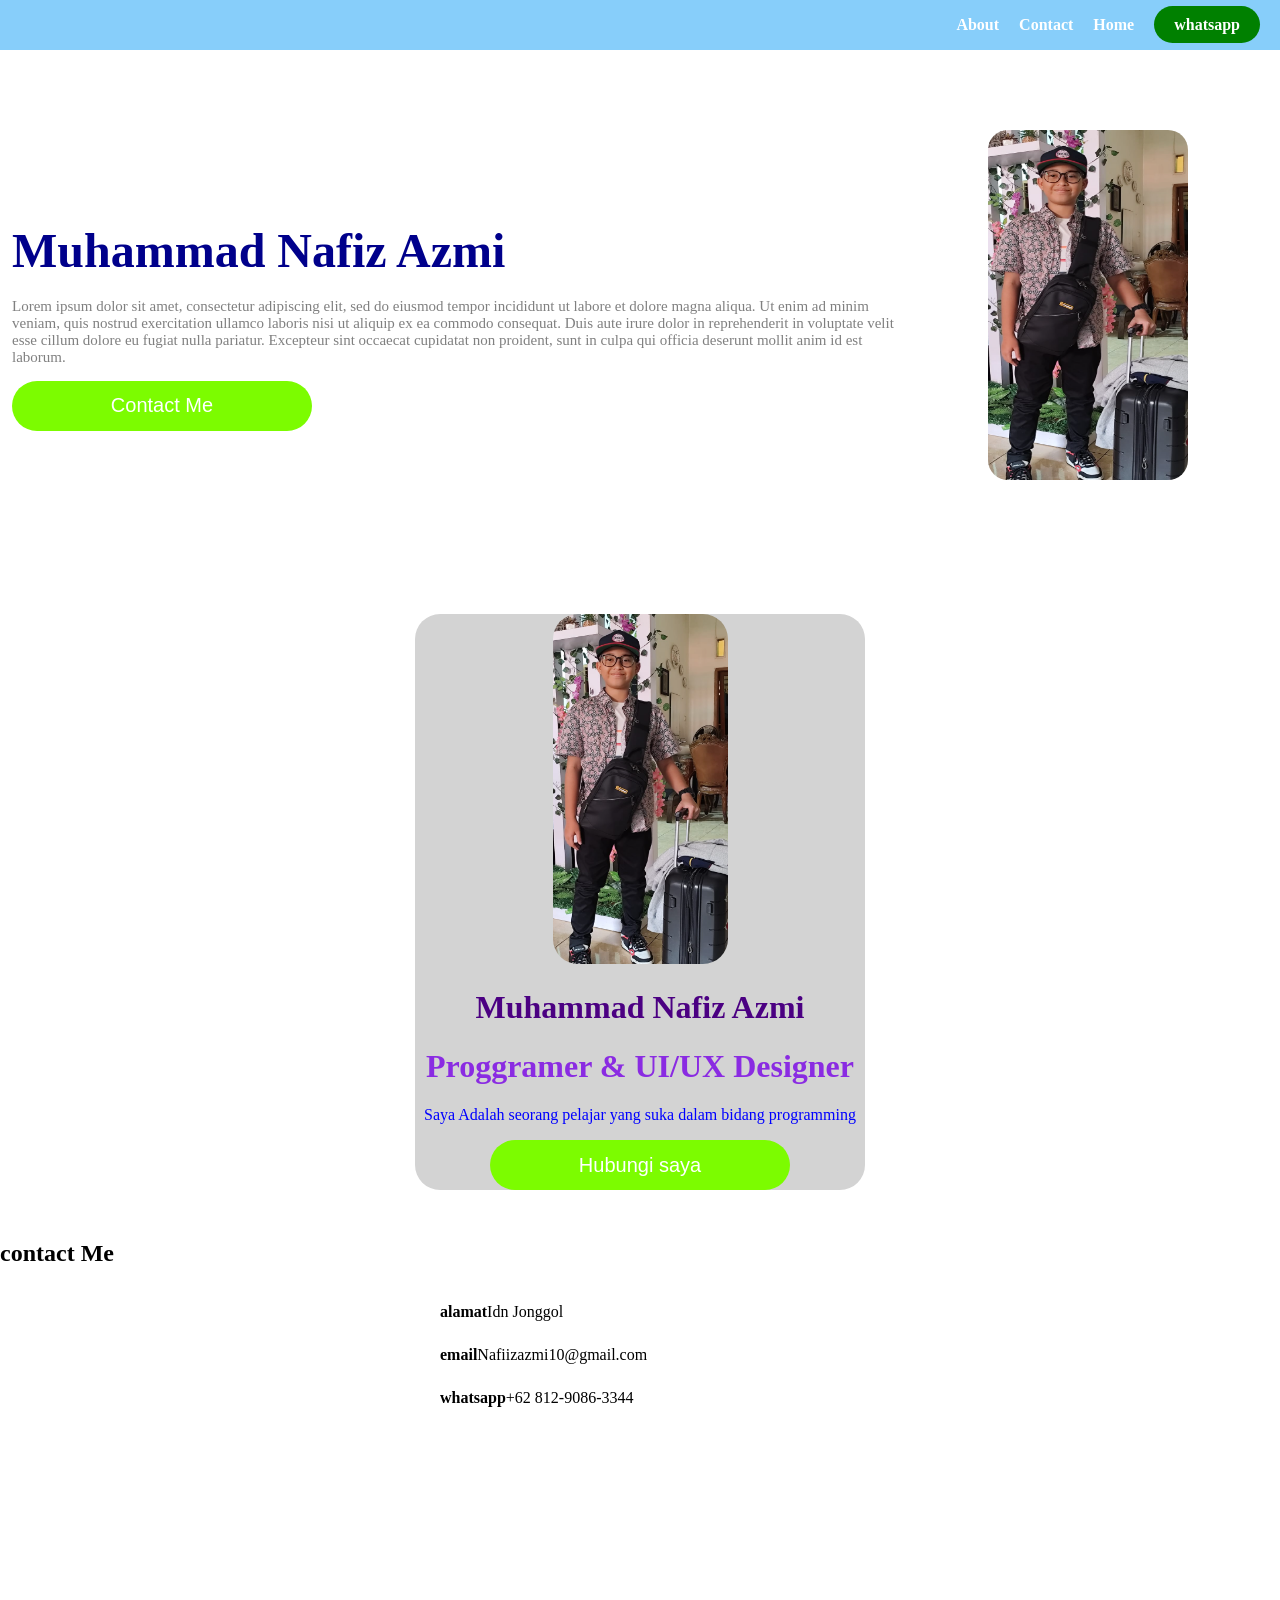
==== index.html @ 54f8d686 "Portofolio-nafiz" ====
<!DOCTYPE html>
<html lang="en">
<head>
    <meta charset="UTF-8">
    <meta name="viewport" content="width=device-width, initial-scale=1.0">
    <title>Muhammad Nafiz Azmi</title>
    <link rel="stylesheet" href="style.css">
</head>
<body>
    <nav>
        <div class="logo">
            <!-- <img src="logo.svg" alt=""> -->
        </div>
        <div class="menu">
            <ul>
                <li><a href="">About</a></li>
                <li><a href="">Contact</a></li>
                <li><a href="">Home</a></li>
                <li><a class="btn-wa" href="https://wa.me/081290863344?text=halo saya dari portofolio" target="_blank">whatsapp</a></li>
            </ul>
        </div>
    </nav>

    <section class="hero">
        <div class="hero-left">
            <h1>Muhammad Nafiz Azmi</h1>
            <p>Lorem ipsum dolor sit amet, consectetur adipiscing elit,
                sed do eiusmod tempor incididunt ut labore et dolore magna aliqua.
                Ut enim ad minim veniam, quis nostrud exercitation ullamco laboris
                nisi ut aliquip ex ea commodo consequat. Duis aute irure dolor in
                reprehenderit in voluptate velit esse cillum dolore eu fugiat
                nulla pariatur. Excepteur sint occaecat cupidatat non proident,
                sunt in culpa qui officia deserunt mollit anim id est laborum.

</p>
            <button>Contact Me</button>
        </div>
        <div class="hero-right">
            <img src="Cuplikan layar 2025-12-23 170636.png" alt="Foto Nafiz">
        </div>
    </section>
    <div class="card">

    <img src="Cuplikan layar 2025-12-23 170636.png" alt="Foto Nafiz">
    <h1>Muhammad Nafiz Azmi</h1>
    <h1 class="Job">Proggramer & UI/UX Designer</h1>
    <p>Saya Adalah seorang pelajar yang suka dalam bidang programming</p>
    <button>Hubungi saya</button>

    </div>

    <section class="Contact">
        <h2>contact Me</h2>
        <div class="contact-container">

        <div class="contact-info">

            <p><strong>alamat</strong>Idn Jonggol</p>
            <p><strong>email</strong>Nafiizazmi10@gmail.com</p>
            <p><strong>whatsapp</strong>+62 812-9086-3344</p>

        <div>
        <div class="contact-map">
           <iframe src="https://www.google.com/maps/embed?pb=!1m18!1m12!1m3!1d3963.9715071072083!2d107.03813559999999!3d-6.5252823!2m3!1f0!2f0!3f0!3m2!1i1024!2i768!4f13.1!3m3!1m2!1s0x2e69bc6e5be3d9bd%3A0x6b9881dabd801476!2sSMK%20IDN%20Boarding%20School!5e0!3m2!1sid!2sid!4v1769768167863!5m2!1sid!2sid" width="600" height="450" style="border:0;" allowfullscreen="" loading="lazy" referrerpolicy="no-referrer-when-downgrade"></iframe>
        </div>

        </div>

</body>
</html>
---- style.css ----
button{
        background-color: lawngreen;
        border: none;
        width: 300px;
        height: 50px;
        border-radius: 25px;
        font-size: 20px;
        color: white;
    }
    button:hover{
        background-color: hotpink;
        cursor: pointer;
        transition: 0.3s;
    }
    img{
        width:175px;
        height: 350px;
        border-radius: 25px;
    }
    img:hover{
        width: 200px;
        transition:0.45s;
    }
    .card{
        background-color: lightgray;
        text-align: center;
        width: 450px;
        margin: 50px auto;
        border-radius: 50px auto;
        border-radius: 25px;
    }
    .card:hover{
        background-color: burlywood;
        transition: 0.3s;
        box-shadow: 10px 5px rgba(0, 0, 0, 0.114);
    }
    h1{
        color: indigo;
        transition: 0.3s;
    }
    h1:hover{
        color:aquamarine;
        transition: o.3s;
    }
    .Job{
        color: blueviolet;
    }
    p{
        color: blue;
        transition: 0.3s;
    }
    p:hover{
        color: indigo;
        transition: 0.3s;
    }
    body{
        margin: 0;
    }
    nav{
        background-color: lightskyblue;
        color: white;
        display: flex;
        align-items: center;
        justify-content: space-between;
        
    }
    .logo{
        color: white;
    }
    .menu ul{
        display: flex;
        gap: 20px;
    }
    .menu ul li{
        list-style: none;
    }
    .menu ul li a{
        text-decoration: none;
        color: white;
        font-weight: bold;
    }
    .menu ul li a:hover{
        color: greenyellow;
        transition: 0.4s;
        font-size: 120%;
    }
    .btn-wa{
    
        background-color: green;
        padding: 10px 20px;
        margin-right: 20px;
        border-radius: 20px;
    }
    .btn-wa:hover{
        background-color: blue;
    }
    .logo img{
        width: 20px;
        margin: 0;
        padding: 0;
    }

    .hero{
        display: flex;
        align-items: center;
        justify-content: center;
    }

    .hero-left{
        max-width: 70%;
    }

    .hero-left h1{
        font-size: 48px;
        margin-bottom: 20px;
        color: darkblue;
    }

    .hero-left p{
        color: gray;
        font-size: 15px;
    }

    .hero-right img{
        width: 200px;
        border-radius: 20px;
        box-shadow: 0 15px 20px rgba
        (0, 0, 0, 0.624);
        margin: 80px;

    }

    /*dibawah ini styling 
    contact */

    .contact{
        padding: 80px;
        background-color: grey;
    }

    .contact-container{
        display: flex;
        gap: 40px;
        justify-content: center;
        align-items: flex-start;
        
    }

    .contact-info{
        max-width: 400px;
    }

    .contact h2{
        text-align: center;
    }

    .contact-info p {
        margin-bottom: 25px;
        color: black;
    }

    .contact-map iframe{
        border-radius: 20px;;
    }
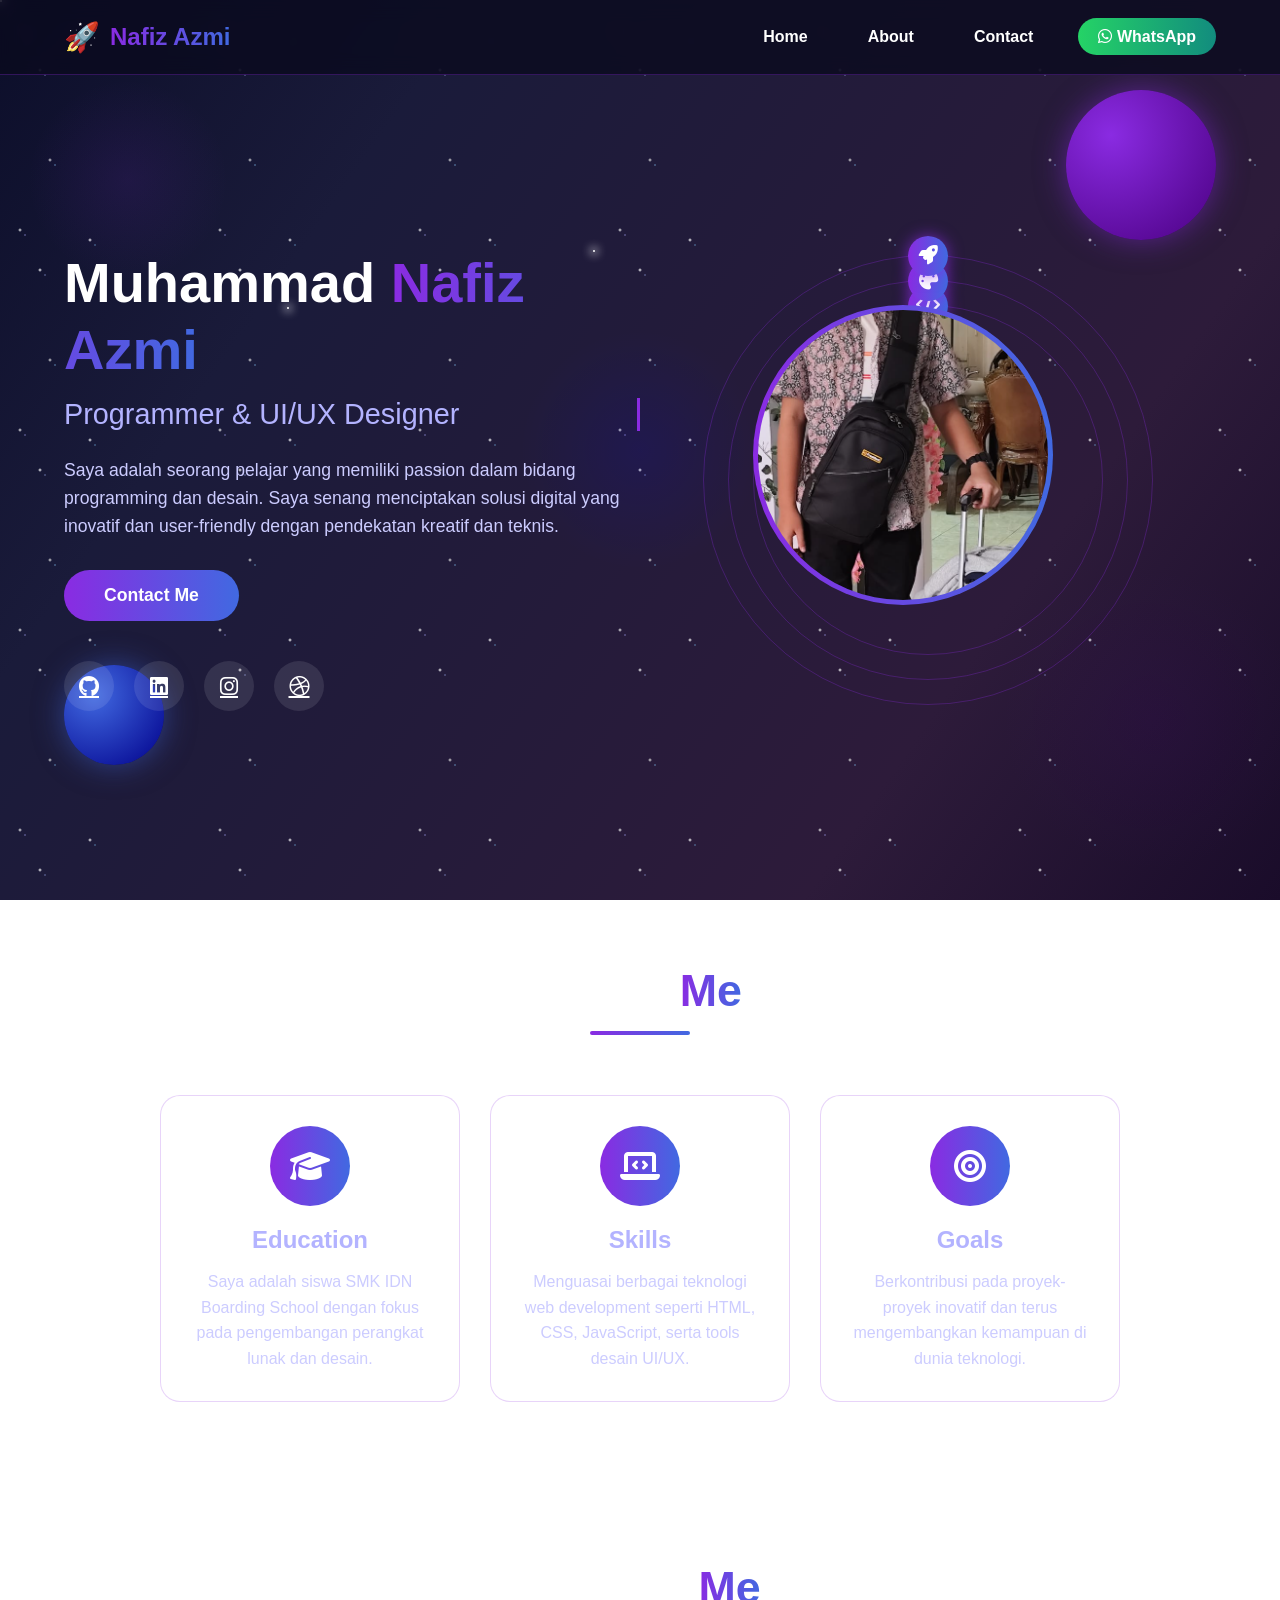
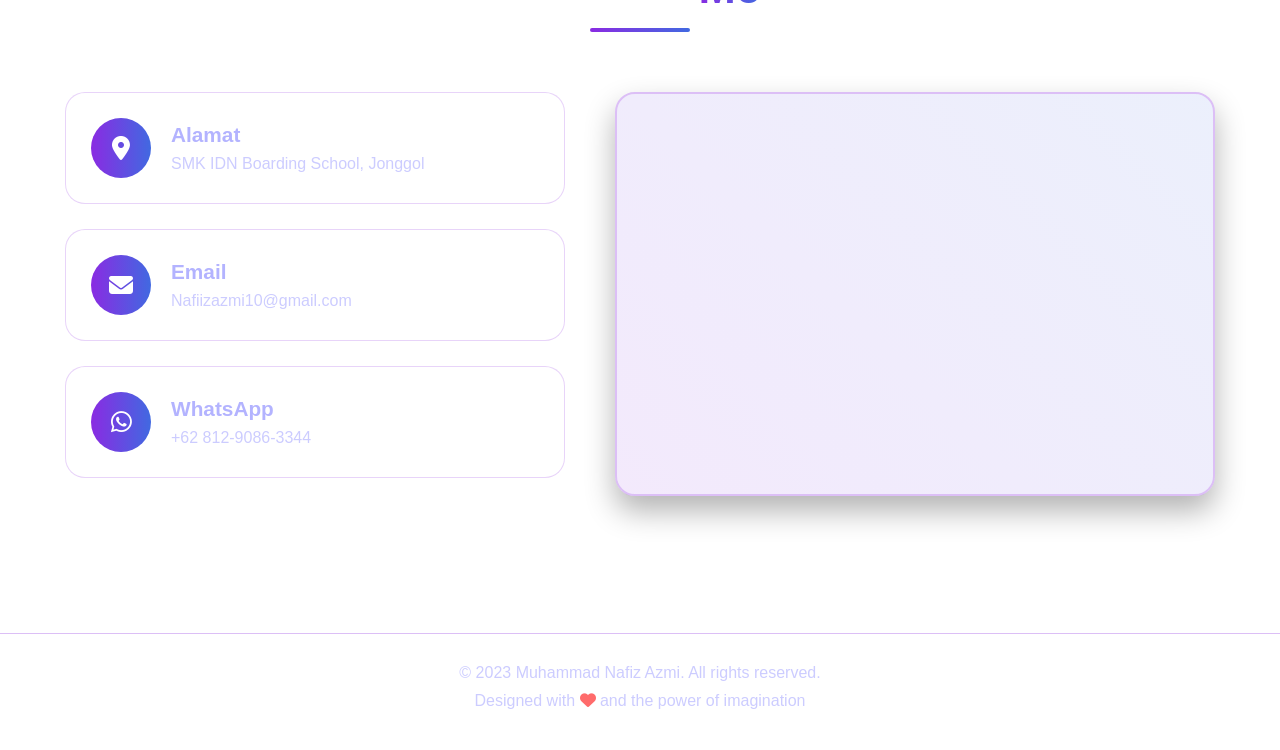
==== commit 247d0d20: "ubah semuanya" ====
--- a/index.html
+++ b/index.html
@@ -3,68 +3,157 @@
 <head>
     <meta charset="UTF-8">
     <meta name="viewport" content="width=device-width, initial-scale=1.0">
-    <title>Muhammad Nafiz Azmi</title>
+    <title>Muhammad Nafiz Azmi | Portfolio</title>
+    <link rel="stylesheet" href="https://cdnjs.cloudflare.com/ajax/libs/font-awesome/6.4.0/css/all.min.css">
     <link rel="stylesheet" href="style.css">
 </head>
 <body>
+    <!-- Background elemen luar angkasa -->
+    <div class="space-bg">
+        <div class="stars"></div>
+        <div class="twinkling"></div>
+        <div class="clouds"></div>
+        <div class="planet planet-1"></div>
+        <div class="planet planet-2"></div>
+        <div class="shooting-star"></div>
+    </div>
+
     <nav>
         <div class="logo">
-            <!-- <img src="logo.svg" alt=""> -->
+            <div class="logo-text">
+                <span class="logo-icon">🚀</span>
+                <span class="logo-name">Nafiz Azmi</span>
+            </div>
         </div>
         <div class="menu">
             <ul>
-                <li><a href="">About</a></li>
-                <li><a href="">Contact</a></li>
-                <li><a href="">Home</a></li>
-                <li><a class="btn-wa" href="https://wa.me/081290863344?text=halo saya dari portofolio" target="_blank">whatsapp</a></li>
+                <li><a href="#home" class="nav-link">Home</a></li>
+                <li><a href="#about" class="nav-link">About</a></li>
+                <li><a href="#contact" class="nav-link">Contact</a></li>
+                <li><a class="btn-wa" href="https://wa.me/081290863344?text=halo saya dari portofolio" target="_blank">
+                    <i class="fab fa-whatsapp"></i> WhatsApp
+                </a></li>
             </ul>
+            <div class="menu-toggle">
+                <i class="fas fa-bars"></i>
+            </div>
         </div>
     </nav>
 
-    <section class="hero">
+    <section class="hero" id="home">
         <div class="hero-left">
-            <h1>Muhammad Nafiz Azmi</h1>
-            <p>Lorem ipsum dolor sit amet, consectetur adipiscing elit,
-                sed do eiusmod tempor incididunt ut labore et dolore magna aliqua.
-                Ut enim ad minim veniam, quis nostrud exercitation ullamco laboris
-                nisi ut aliquip ex ea commodo consequat. Duis aute irure dolor in
-                reprehenderit in voluptate velit esse cillum dolore eu fugiat
-                nulla pariatur. Excepteur sint occaecat cupidatat non proident,
-                sunt in culpa qui officia deserunt mollit anim id est laborum.
-
-</p>
-            <button>Contact Me</button>
+            <div class="hero-text">
+                <h1 class="fade-in">Muhammad <span class="gradient-text">Nafiz Azmi</span></h1>
+                <h2 class="typing-animation">Programmer & UI/UX Designer</h2>
+                <p>Saya adalah seorang pelajar yang memiliki passion dalam bidang programming dan desain. Saya senang menciptakan solusi digital yang inovatif dan user-friendly dengan pendekatan kreatif dan teknis.</p>
+                <button class="glow-button" id="contactBtn">Contact Me</button>
+            </div>
+            <div class="social-icons">
+                <a href="#" class="social-icon"><i class="fab fa-github"></i></a>
+                <a href="#" class="social-icon"><i class="fab fa-linkedin"></i></a>
+                <a href="#" class="social-icon"><i class="fab fa-instagram"></i></a>
+                <a href="#" class="social-icon"><i class="fab fa-dribbble"></i></a>
+            </div>
         </div>
         <div class="hero-right">
-            <img src="Cuplikan layar 2025-12-23 170636.png" alt="Foto Nafiz">
+            <div class="profile-container">
+                <div class="profile-frame">
+                    <img src="Cuplikan layar 2025-12-23 170636.png" alt="Foto Nafiz" class="profile-img">
+                </div>
+                <div class="profile-orbits">
+                    <div class="orbit orbit-1">
+                        <div class="orbit-item"><i class="fas fa-code"></i></div>
+                    </div>
+                    <div class="orbit orbit-2">
+                        <div class="orbit-item"><i class="fas fa-palette"></i></div>
+                    </div>
+                    <div class="orbit orbit-3">
+                        <div class="orbit-item"><i class="fas fa-rocket"></i></div>
+                    </div>
+                </div>
+            </div>
         </div>
     </section>
-    <div class="card">
 
-    <img src="Cuplikan layar 2025-12-23 170636.png" alt="Foto Nafiz">
-    <h1>Muhammad Nafiz Azmi</h1>
-    <h1 class="Job">Proggramer & UI/UX Designer</h1>
-    <p>Saya Adalah seorang pelajar yang suka dalam bidang programming</p>
-    <button>Hubungi saya</button>
+    <section class="about" id="about">
+        <div class="section-title">
+            <h2>About <span class="gradient-text">Me</span></h2>
+            <div class="title-line"></div>
+        </div>
+        <div class="about-content">
+            <div class="about-card">
+                <div class="about-icon">
+                    <i class="fas fa-graduation-cap"></i>
+                </div>
+                <h3>Education</h3>
+                <p>Saya adalah siswa SMK IDN Boarding School dengan fokus pada pengembangan perangkat lunak dan desain.</p>
+            </div>
+            <div class="about-card">
+                <div class="about-icon">
+                    <i class="fas fa-laptop-code"></i>
+                </div>
+                <h3>Skills</h3>
+                <p>Menguasai berbagai teknologi web development seperti HTML, CSS, JavaScript, serta tools desain UI/UX.</p>
+            </div>
+            <div class="about-card">
+                <div class="about-icon">
+                    <i class="fas fa-bullseye"></i>
+                </div>
+                <h3>Goals</h3>
+                <p>Berkontribusi pada proyek-proyek inovatif dan terus mengembangkan kemampuan di dunia teknologi.</p>
+            </div>
+        </div>
+    </section>
 
-    </div>
+    <section class="contact" id="contact">
+        <div class="section-title">
+            <h2>Contact <span class="gradient-text">Me</span></h2>
+            <div class="title-line"></div>
+        </div>
+        <div class="contact-container">
+            <div class="contact-info">
+                <div class="contact-card floating">
+                    <div class="contact-icon">
+                        <i class="fas fa-map-marker-alt"></i>
+                    </div>
+                    <div class="contact-details">
+                        <h3>Alamat</h3>
+                        <p>SMK IDN Boarding School, Jonggol</p>
+                    </div>
+                </div>
+                <div class="contact-card floating delayed-1">
+                    <div class="contact-icon">
+                        <i class="fas fa-envelope"></i>
+                    </div>
+                    <div class="contact-details">
+                        <h3>Email</h3>
+                        <p>Nafiizazmi10@gmail.com</p>
+                    </div>
+                </div>
+                <div class="contact-card floating delayed-2">
+                    <div class="contact-icon">
+                        <i class="fab fa-whatsapp"></i>
+                    </div>
+                    <div class="contact-details">
+                        <h3>WhatsApp</h3>
+                        <p>+62 812-9086-3344</p>
+                    </div>
+                </div>
+            </div>
+            <div class="contact-map">
+                <div class="map-container">
+                    <iframe src="https://www.google.com/maps/embed?pb=!1m18!1m12!1m3!1d3963.9715071072083!2d107.03813559999999!3d-6.5252823!2m3!1f0!2f0!3f0!3m2!1i1024!2i768!4f13.1!3m3!1m2!1s0x2e69bc6e5be3d9bd%3A0x6b9881dabd801476!2sSMK%20IDN%20Boarding%20School!5e0!3m2!1sid!2sid!4v1769768167863!5m2!1sid!2sid" allowfullscreen="" loading="lazy" referrerpolicy="no-referrer-when-downgrade"></iframe>
+                    <div class="map-overlay"></div>
+                </div>
+            </div>
+        </div>
+    </section>
 
-    <section class="Contact">
-        <h2>contact Me</h2>
-        <div class="contact-container">
+    <footer>
+        <p>&copy; 2023 Muhammad Nafiz Azmi. All rights reserved.</p>
+        <p>Designed with <i class="fas fa-heart pulse"></i> and the power of imagination</p>
+    </footer>
 
-        <div class="contact-info">
-
-            <p><strong>alamat</strong>Idn Jonggol</p>
-            <p><strong>email</strong>Nafiizazmi10@gmail.com</p>
-            <p><strong>whatsapp</strong>+62 812-9086-3344</p>
-
-        <div>
-        <div class="contact-map">
-           <iframe src="https://www.google.com/maps/embed?pb=!1m18!1m12!1m3!1d3963.9715071072083!2d107.03813559999999!3d-6.5252823!2m3!1f0!2f0!3f0!3m2!1i1024!2i768!4f13.1!3m3!1m2!1s0x2e69bc6e5be3d9bd%3A0x6b9881dabd801476!2sSMK%20IDN%20Boarding%20School!5e0!3m2!1sid!2sid!4v1769768167863!5m2!1sid!2sid" width="600" height="450" style="border:0;" allowfullscreen="" loading="lazy" referrerpolicy="no-referrer-when-downgrade"></iframe>
-        </div>
-
-        </div>
-
+    <script src="script.js"></script>
 </body>
-</html>
+</html>
--- a/style.css
+++ b/style.css
@@ -1,166 +1,755 @@
-button{
-        background-color: lawngreen;
-        border: none;
+/* Reset dan Base Styles */
+* {
+    margin: 0;
+    padding: 0;
+    box-sizing: border-box;
+    font-family: 'Segoe UI', Tahoma, Geneva, Verdana, sans-serif;
+}
+
+body {
+    color: white;
+    overflow-x: hidden;
+    min-height: 100vh;
+}
+
+/* Background Luar Angkasa */
+.space-bg {
+    position: fixed;
+    top: 0;
+    left: 0;
+    width: 100%;
+    height: 100%;
+    z-index: -1;
+    background: linear-gradient(125deg, #0c0e2a 0%, #1a1b3a 25%, #2d1b3a 75%, #1a0c2a 100%);
+}
+
+.stars {
+    position: absolute;
+    top: 0;
+    left: 0;
+    width: 100%;
+    height: 100%;
+    background-image: radial-gradient(2px 2px at 20px 30px, #eee, rgba(0,0,0,0)),
+                      radial-gradient(2px 2px at 40px 70px, #fff, rgba(0,0,0,0)),
+                      radial-gradient(2px 2px at 50px 160px, #ddd, rgba(0,0,0,0)),
+                      radial-gradient(2px 2px at 90px 40px, #fff, rgba(0,0,0,0));
+    background-repeat: repeat;
+    background-size: 200px 200px;
+    animation: starsMove 50s linear infinite;
+}
+
+.twinkling {
+    position: absolute;
+    top: 0;
+    left: 0;
+    width: 100%;
+    height: 100%;
+    background-image: radial-gradient(1px 1px at 25px 35px, #aaf, rgba(0,0,0,0)),
+                      radial-gradient(1px 1px at 45px 75px, #9ae, rgba(0,0,0,0)),
+                      radial-gradient(1px 1px at 55px 165px, #8cf, rgba(0,0,0,0)),
+                      radial-gradient(1px 1px at 95px 45px, #7be, rgba(0,0,0,0));
+    background-repeat: repeat;
+    background-size: 200px 200px;
+    animation: twinkle 3s infinite alternate;
+}
+
+.clouds {
+    position: absolute;
+    top: 0;
+    left: 0;
+    width: 100%;
+    height: 100%;
+    background-image: radial-gradient(100px 100px at 10% 20%, rgba(138, 43, 226, 0.1), rgba(0,0,0,0)),
+                      radial-gradient(150px 150px at 90% 80%, rgba(75, 0, 130, 0.1), rgba(0,0,0,0)),
+                      radial-gradient(120px 120px at 50% 50%, rgba(0, 0, 255, 0.1), rgba(0,0,0,0));
+    animation: cloudsMove 30s linear infinite;
+}
+
+.planet {
+    position: absolute;
+    border-radius: 50%;
+}
+
+.planet-1 {
+    width: 150px;
+    height: 150px;
+    top: 10%;
+    right: 5%;
+    background: radial-gradient(circle at 30% 30%, #8a2be2, #4b0082);
+    box-shadow: 0 0 30px rgba(138, 43, 226, 0.5);
+    animation: float 20s infinite ease-in-out;
+}
+
+.planet-2 {
+    width: 100px;
+    height: 100px;
+    bottom: 15%;
+    left: 5%;
+    background: radial-gradient(circle at 30% 30%, #4169e1, #00008b);
+    box-shadow: 0 0 30px rgba(65, 105, 225, 0.5);
+    animation: float 25s infinite ease-in-out reverse;
+}
+
+.shooting-star {
+    position: absolute;
+    width: 2px;
+    height: 2px;
+    background: white;
+    border-radius: 50%;
+    box-shadow: 0 0 10px 2px white;
+    animation: shoot 10s infinite;
+}
+
+/* Animasi Background */
+@keyframes starsMove {
+    from { background-position: 0 0; }
+    to { background-position: 1000px 1000px; }
+}
+
+@keyframes twinkle {
+    0% { opacity: 0.3; }
+    100% { opacity: 1; }
+}
+
+@keyframes cloudsMove {
+    from { background-position: 0 0; }
+    to { background-position: 1000px 0; }
+}
+
+@keyframes float {
+    0%, 100% { transform: translateY(0) rotate(0deg); }
+    50% { transform: translateY(-20px) rotate(10deg); }
+}
+
+@keyframes shoot {
+    0% {
+        transform: translateX(0) translateY(0);
+        opacity: 0;
+    }
+    5% {
+        opacity: 1;
+    }
+    10% {
+        transform: translateX(100vw) translateY(100vh);
+        opacity: 0;
+    }
+    100% {
+        opacity: 0;
+    }
+}
+
+/* Navigation */
+nav {
+    background: rgba(10, 10, 30, 0.8);
+    backdrop-filter: blur(10px);
+    color: white;
+    display: flex;
+    align-items: center;
+    justify-content: space-between;
+    padding: 20px 5%;
+    position: sticky;
+    top: 0;
+    z-index: 100;
+    border-bottom: 1px solid rgba(138, 43, 226, 0.3);
+}
+
+.logo-text {
+    display: flex;
+    align-items: center;
+    gap: 10px;
+    font-size: 1.5rem;
+    font-weight: bold;
+}
+
+.logo-icon {
+    color: #8a2be2;
+    font-size: 1.8rem;
+}
+
+.logo-name {
+    background: linear-gradient(90deg, #8a2be2, #4169e1);
+    -webkit-background-clip: text;
+    background-clip: text;
+    color: transparent;
+}
+
+.menu ul {
+    display: flex;
+    gap: 30px;
+    list-style: none;
+}
+
+.menu ul li a {
+    text-decoration: none;
+    color: white;
+    font-weight: 600;
+    padding: 8px 15px;
+    border-radius: 20px;
+    transition: all 0.3s ease;
+    position: relative;
+}
+
+.menu ul li a:hover {
+    color: #8a2be2;
+}
+
+.menu ul li a::after {
+    content: '';
+    position: absolute;
+    bottom: 0;
+    left: 50%;
+    width: 0;
+    height: 2px;
+    background: linear-gradient(90deg, #8a2be2, #4169e1);
+    transition: all 0.3s ease;
+    transform: translateX(-50%);
+}
+
+.menu ul li a:hover::after {
+    width: 80%;
+}
+
+.btn-wa {
+    background: linear-gradient(90deg, #25D366, #128C7E);
+    padding: 10px 20px !important;
+    border-radius: 25px !important;
+}
+
+.btn-wa:hover {
+    background: linear-gradient(90deg, #128C7E, #25D366);
+    color: white !important;
+    transform: translateY(-3px);
+    box-shadow: 0 5px 15px rgba(37, 211, 102, 0.4);
+}
+
+.menu-toggle {
+    display: none;
+    font-size: 1.5rem;
+    cursor: pointer;
+}
+
+/* Hero Section */
+.hero {
+    display: flex;
+    align-items: center;
+    justify-content: space-between;
+    padding: 80px 5%;
+    min-height: 90vh;
+}
+
+.hero-left {
+    flex: 1;
+    max-width: 600px;
+}
+
+.hero-text h1 {
+    font-size: 3.5rem;
+    margin-bottom: 15px;
+    line-height: 1.2;
+}
+
+.gradient-text {
+    background: linear-gradient(90deg, #8a2be2, #4169e1);
+    -webkit-background-clip: text;
+    background-clip: text;
+    color: transparent;
+}
+
+.hero-text h2 {
+    font-size: 1.8rem;
+    font-weight: 400;
+    margin-bottom: 25px;
+    color: #b3b3ff;
+}
+
+.hero-text p {
+    color: #ccccff;
+    line-height: 1.6;
+    margin-bottom: 30px;
+    font-size: 1.1rem;
+}
+
+.glow-button {
+    background: linear-gradient(90deg, #8a2be2, #4169e1);
+    border: none;
+    padding: 15px 40px;
+    border-radius: 30px;
+    font-size: 1.1rem;
+    color: white;
+    font-weight: 600;
+    cursor: pointer;
+    transition: all 0.3s ease;
+    position: relative;
+    overflow: hidden;
+    z-index: 1;
+}
+
+.glow-button::before {
+    content: '';
+    position: absolute;
+    top: 0;
+    left: -100%;
+    width: 100%;
+    height: 100%;
+    background: linear-gradient(90deg, #4169e1, #8a2be2);
+    transition: all 0.5s ease;
+    z-index: -1;
+}
+
+.glow-button:hover::before {
+    left: 0;
+}
+
+.glow-button:hover {
+    transform: translateY(-5px);
+    box-shadow: 0 10px 20px rgba(138, 43, 226, 0.4);
+}
+
+.social-icons {
+    display: flex;
+    gap: 20px;
+    margin-top: 40px;
+}
+
+.social-icon {
+    display: flex;
+    align-items: center;
+    justify-content: center;
+    width: 50px;
+    height: 50px;
+    border-radius: 50%;
+    background: rgba(255, 255, 255, 0.1);
+    color: white;
+    font-size: 1.3rem;
+    transition: all 0.3s ease;
+}
+
+.social-icon:hover {
+    background: linear-gradient(90deg, #8a2be2, #4169e1);
+    transform: translateY(-5px);
+}
+
+.hero-right {
+    flex: 1;
+    display: flex;
+    justify-content: center;
+    align-items: center;
+}
+
+.profile-container {
+    position: relative;
+    width: 350px;
+    height: 350px;
+}
+
+.profile-frame {
+    width: 300px;
+    height: 300px;
+    border-radius: 50%;
+    overflow: hidden;
+    border: 5px solid transparent;
+    background: linear-gradient(90deg, #8a2be2, #4169e1) border-box;
+    position: relative;
+    z-index: 2;
+    animation: rotate 20s linear infinite;
+}
+
+.profile-img {
+    width: 100%;
+    height: 100%;
+    object-fit: cover;
+    transition: transform 0.5s ease;
+}
+
+.profile-frame:hover .profile-img {
+    transform: scale(1.1);
+}
+
+.profile-orbits {
+    position: absolute;
+    top: 0;
+    left: 0;
+    width: 100%;
+    height: 100%;
+}
+
+.orbit {
+    position: absolute;
+    border: 1px solid rgba(138, 43, 226, 0.3);
+    border-radius: 50%;
+    top: 50%;
+    left: 50%;
+    transform: translate(-50%, -50%);
+}
+
+.orbit-1 {
+    width: 350px;
+    height: 350px;
+    animation: orbit 20s linear infinite;
+}
+
+.orbit-2 {
+    width: 400px;
+    height: 400px;
+    animation: orbit 25s linear infinite reverse;
+}
+
+.orbit-3 {
+    width: 450px;
+    height: 450px;
+    animation: orbit 30s linear infinite;
+}
+
+.orbit-item {
+    position: absolute;
+    top: -20px;
+    left: 50%;
+    transform: translateX(-50%);
+    width: 40px;
+    height: 40px;
+    border-radius: 50%;
+    background: linear-gradient(90deg, #8a2be2, #4169e1);
+    display: flex;
+    align-items: center;
+    justify-content: center;
+    font-size: 1.2rem;
+    color: white;
+    box-shadow: 0 0 15px rgba(138, 43, 226, 0.7);
+}
+
+@keyframes rotate {
+    from { transform: rotate(0deg); }
+    to { transform: rotate(360deg); }
+}
+
+@keyframes orbit {
+    from { transform: translate(-50%, -50%) rotate(0deg); }
+    to { transform: translate(-50%, -50%) rotate(360deg); }
+}
+
+/* About Section */
+.about {
+    padding: 80px 5%;
+}
+
+.section-title {
+    text-align: center;
+    margin-bottom: 60px;
+}
+
+.section-title h2 {
+    font-size: 2.8rem;
+    margin-bottom: 15px;
+}
+
+.title-line {
+    width: 100px;
+    height: 4px;
+    background: linear-gradient(90deg, #8a2be2, #4169e1);
+    margin: 0 auto;
+    border-radius: 2px;
+}
+
+.about-content {
+    display: flex;
+    justify-content: center;
+    gap: 30px;
+    flex-wrap: wrap;
+}
+
+.about-card {
+    background: rgba(255, 255, 255, 0.05);
+    backdrop-filter: blur(10px);
+    border-radius: 20px;
+    padding: 30px;
+    width: 300px;
+    text-align: center;
+    transition: all 0.4s ease;
+    border: 1px solid rgba(138, 43, 226, 0.2);
+}
+
+.about-card:hover {
+    transform: translateY(-15px);
+    background: rgba(138, 43, 226, 0.1);
+    box-shadow: 0 15px 30px rgba(138, 43, 226, 0.2);
+    border-color: rgba(138, 43, 226, 0.5);
+}
+
+.about-icon {
+    width: 80px;
+    height: 80px;
+    border-radius: 50%;
+    background: linear-gradient(90deg, #8a2be2, #4169e1);
+    display: flex;
+    align-items: center;
+    justify-content: center;
+    margin: 0 auto 20px;
+    font-size: 2rem;
+}
+
+.about-card h3 {
+    font-size: 1.5rem;
+    margin-bottom: 15px;
+    color: #b3b3ff;
+}
+
+.about-card p {
+    color: #ccccff;
+    line-height: 1.6;
+}
+
+/* Contact Section */
+.contact {
+    padding: 80px 5%;
+}
+
+.contact-container {
+    display: flex;
+    justify-content: center;
+    align-items: flex-start;
+    gap: 50px;
+    flex-wrap: wrap;
+}
+
+.contact-info {
+    flex: 1;
+    max-width: 500px;
+}
+
+.contact-card {
+    background: rgba(255, 255, 255, 0.05);
+    backdrop-filter: blur(10px);
+    border-radius: 20px;
+    padding: 25px;
+    margin-bottom: 25px;
+    display: flex;
+    align-items: center;
+    gap: 20px;
+    border: 1px solid rgba(138, 43, 226, 0.2);
+    transition: all 0.3s ease;
+}
+
+.contact-card:hover {
+    background: rgba(138, 43, 226, 0.1);
+    transform: translateX(10px);
+    border-color: rgba(138, 43, 226, 0.5);
+}
+
+.contact-icon {
+    width: 60px;
+    height: 60px;
+    border-radius: 50%;
+    background: linear-gradient(90deg, #8a2be2, #4169e1);
+    display: flex;
+    align-items: center;
+    justify-content: center;
+    font-size: 1.5rem;
+}
+
+.contact-details h3 {
+    font-size: 1.3rem;
+    margin-bottom: 8px;
+    color: #b3b3ff;
+}
+
+.contact-details p {
+    color: #ccccff;
+}
+
+.contact-map {
+    flex: 1;
+    max-width: 600px;
+}
+
+.map-container {
+    position: relative;
+    border-radius: 20px;
+    overflow: hidden;
+    box-shadow: 0 15px 30px rgba(0, 0, 0, 0.3);
+    border: 2px solid rgba(138, 43, 226, 0.3);
+}
+
+.map-container iframe {
+    width: 100%;
+    height: 400px;
+    display: block;
+    border: none;
+}
+
+.map-overlay {
+    position: absolute;
+    top: 0;
+    left: 0;
+    width: 100%;
+    height: 100%;
+    pointer-events: none;
+    background: linear-gradient(45deg, rgba(138, 43, 226, 0.1), rgba(65, 105, 225, 0.1));
+}
+
+/* Footer */
+footer {
+    text-align: center;
+    padding: 30px 5%;
+    margin-top: 50px;
+    border-top: 1px solid rgba(138, 43, 226, 0.3);
+    color: #ccccff;
+}
+
+footer p {
+    margin-bottom: 10px;
+}
+
+.pulse {
+    color: #ff6b6b;
+    animation: pulse 1.5s infinite;
+}
+
+@keyframes pulse {
+    0%, 100% { transform: scale(1); }
+    50% { transform: scale(1.2); }
+}
+
+/* Animasi tambahan */
+.fade-in {
+    animation: fadeIn 1.5s ease;
+}
+
+@keyframes fadeIn {
+    from { opacity: 0; transform: translateY(20px); }
+    to { opacity: 1; transform: translateY(0); }
+}
+
+.typing-animation {
+    overflow: hidden;
+    white-space: nowrap;
+    border-right: 3px solid #8a2be2;
+    width: 0;
+    animation: typing 3.5s steps(40, end) forwards, blink 0.75s step-end infinite;
+}
+
+@keyframes typing {
+    from { width: 0 }
+    to { width: 100% }
+}
+
+@keyframes blink {
+    from, to { border-color: transparent }
+    50% { border-color: #8a2be2 }
+}
+
+.floating {
+    animation: floating 3s ease-in-out infinite;
+}
+
+.delayed-1 {
+    animation-delay: 0.5s;
+}
+
+.delayed-2 {
+    animation-delay: 1s;
+}
+
+@keyframes floating {
+    0%, 100% { transform: translateY(0); }
+    50% { transform: translateY(-10px); }
+}
+
+/* Responsive Design */
+@media (max-width: 992px) {
+    .hero {
+        flex-direction: column;
+        text-align: center;
+        gap: 50px;
+    }
+    
+    .hero-left, .hero-right {
+        width: 100%;
+    }
+    
+    .hero-text h1 {
+        font-size: 2.8rem;
+    }
+    
+    .social-icons {
+        justify-content: center;
+    }
+    
+    .profile-container {
         width: 300px;
-        height: 50px;
-        border-radius: 25px;
-        font-size: 20px;
-        color: white;
-    }
-    button:hover{
-        background-color: hotpink;
-        cursor: pointer;
-        transition: 0.3s;
-    }
-    img{
-        width:175px;
-        height: 350px;
-        border-radius: 25px;
-    }
-    img:hover{
+        height: 300px;
+    }
+    
+    .profile-frame {
+        width: 250px;
+        height: 250px;
+    }
+}
+
+@media (max-width: 768px) {
+    .menu ul {
+        display: none;
+        flex-direction: column;
+        position: absolute;
+        top: 100%;
+        left: 0;
+        width: 100%;
+        background: rgba(10, 10, 30, 0.95);
+        padding: 20px;
+        gap: 15px;
+    }
+    
+    .menu.active ul {
+        display: flex;
+    }
+    
+    .menu-toggle {
+        display: block;
+    }
+    
+    .hero-text h1 {
+        font-size: 2.2rem;
+    }
+    
+    .hero-text h2 {
+        font-size: 1.5rem;
+    }
+    
+    .about-card, .contact-card {
+        width: 100%;
+    }
+}
+
+@media (max-width: 480px) {
+    .hero-text h1 {
+        font-size: 1.8rem;
+    }
+    
+    .section-title h2 {
+        font-size: 2rem;
+    }
+    
+    .profile-container {
+        width: 250px;
+        height: 250px;
+    }
+    
+    .profile-frame {
         width: 200px;
-        transition:0.45s;
-    }
-    .card{
-        background-color: lightgray;
-        text-align: center;
-        width: 450px;
-        margin: 50px auto;
-        border-radius: 50px auto;
-        border-radius: 25px;
-    }
-    .card:hover{
-        background-color: burlywood;
-        transition: 0.3s;
-        box-shadow: 10px 5px rgba(0, 0, 0, 0.114);
-    }
-    h1{
-        color: indigo;
-        transition: 0.3s;
-    }
-    h1:hover{
-        color:aquamarine;
-        transition: o.3s;
-    }
-    .Job{
-        color: blueviolet;
-    }
-    p{
-        color: blue;
-        transition: 0.3s;
-    }
-    p:hover{
-        color: indigo;
-        transition: 0.3s;
-    }
-    body{
-        margin: 0;
-    }
-    nav{
-        background-color: lightskyblue;
-        color: white;
-        display: flex;
-        align-items: center;
-        justify-content: space-between;
-        
-    }
-    .logo{
-        color: white;
-    }
-    .menu ul{
-        display: flex;
-        gap: 20px;
-    }
-    .menu ul li{
-        list-style: none;
-    }
-    .menu ul li a{
-        text-decoration: none;
-        color: white;
-        font-weight: bold;
-    }
-    .menu ul li a:hover{
-        color: greenyellow;
-        transition: 0.4s;
-        font-size: 120%;
-    }
-    .btn-wa{
-    
-        background-color: green;
-        padding: 10px 20px;
-        margin-right: 20px;
-        border-radius: 20px;
-    }
-    .btn-wa:hover{
-        background-color: blue;
-    }
-    .logo img{
-        width: 20px;
-        margin: 0;
-        padding: 0;
-    }
-
-    .hero{
-        display: flex;
-        align-items: center;
-        justify-content: center;
-    }
-
-    .hero-left{
-        max-width: 70%;
-    }
-
-    .hero-left h1{
-        font-size: 48px;
-        margin-bottom: 20px;
-        color: darkblue;
-    }
-
-    .hero-left p{
-        color: gray;
-        font-size: 15px;
-    }
-
-    .hero-right img{
-        width: 200px;
-        border-radius: 20px;
-        box-shadow: 0 15px 20px rgba
-        (0, 0, 0, 0.624);
-        margin: 80px;
-
-    }
-
-    /*dibawah ini styling 
-    contact */
-
-    .contact{
-        padding: 80px;
-        background-color: grey;
-    }
-
-    .contact-container{
-        display: flex;
-        gap: 40px;
-        justify-content: center;
-        align-items: flex-start;
-        
-    }
-
-    .contact-info{
-        max-width: 400px;
-    }
-
-    .contact h2{
-        text-align: center;
-    }
-
-    .contact-info p {
-        margin-bottom: 25px;
-        color: black;
-    }
-
-    .contact-map iframe{
-        border-radius: 20px;;
-    }
-
-  +        height: 200px;
+    }
+    
+    .orbit-1 {
+        width: 280px;
+        height: 280px;
+    }
+    
+    .orbit-2 {
+        width: 330px;
+        height: 330px;
+    }
+    
+    .orbit-3 {
+        width: 380px;
+        height: 380px;
+    }
+}
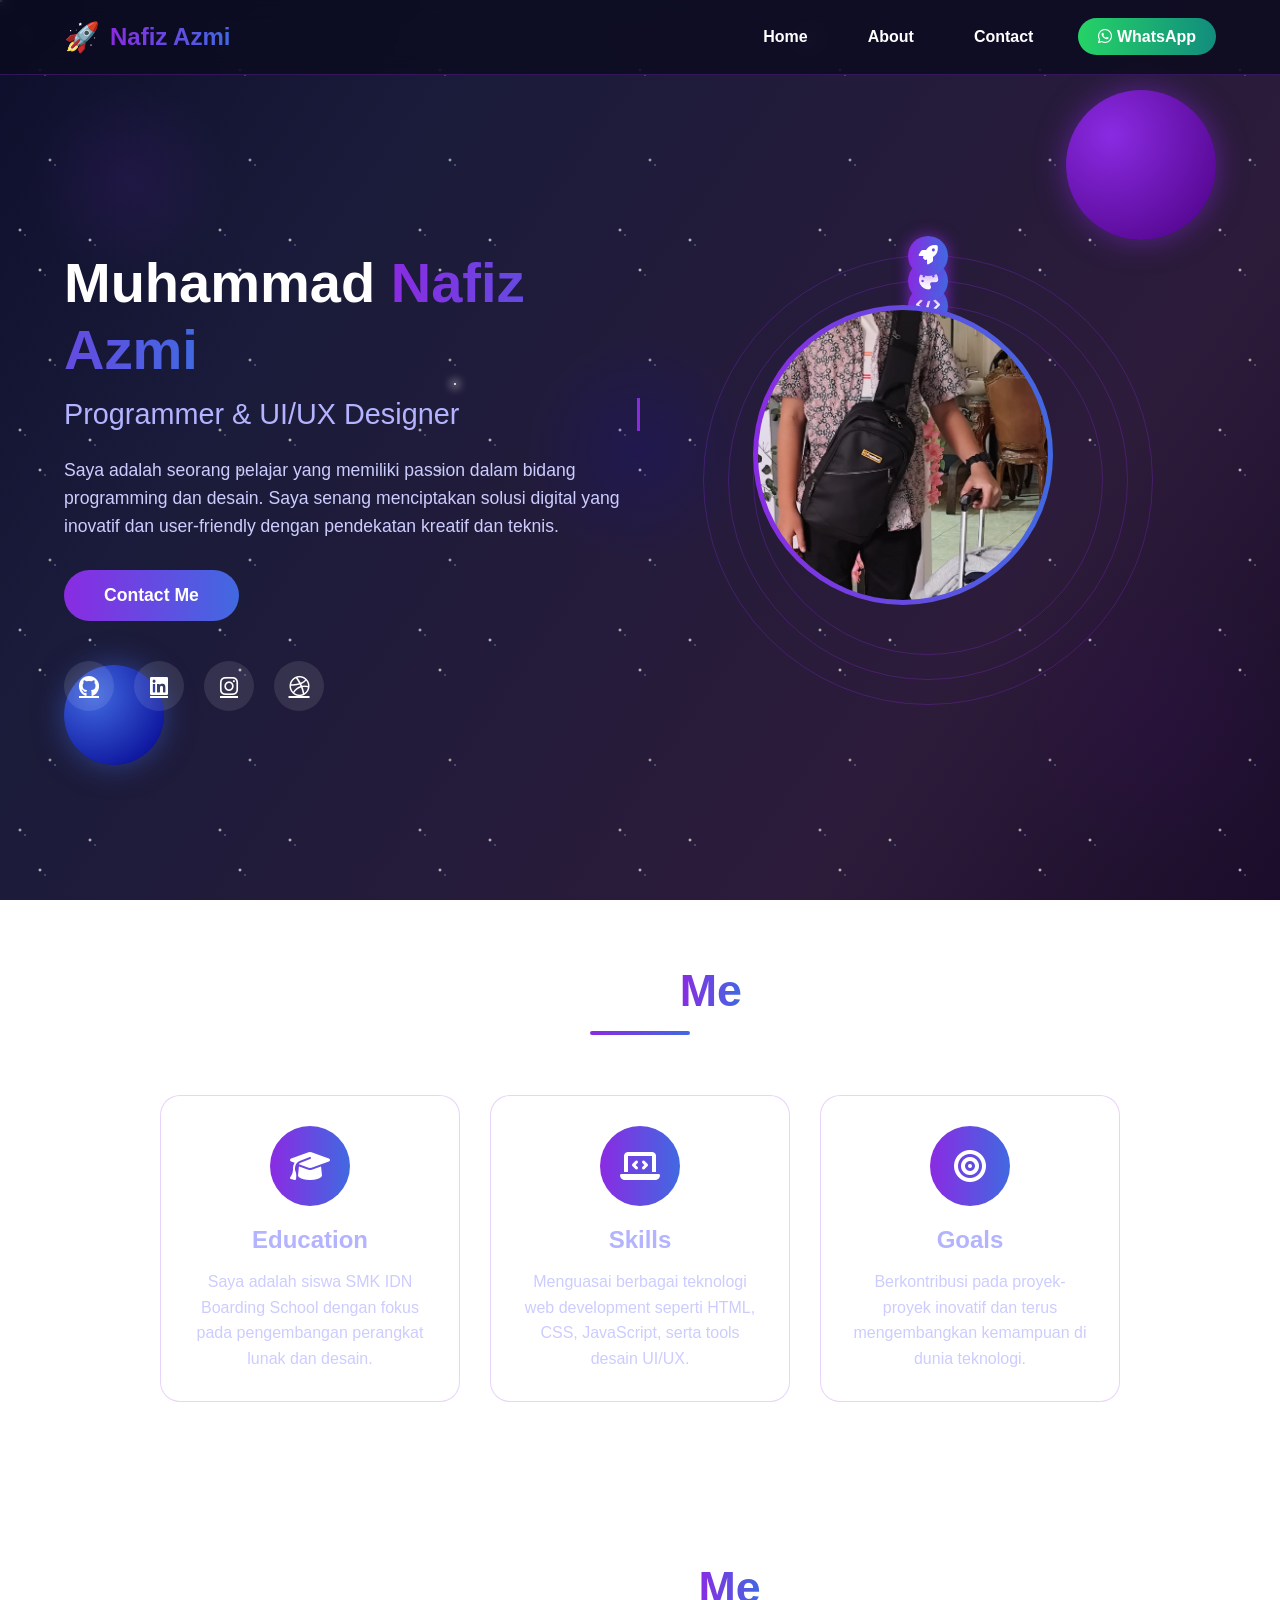
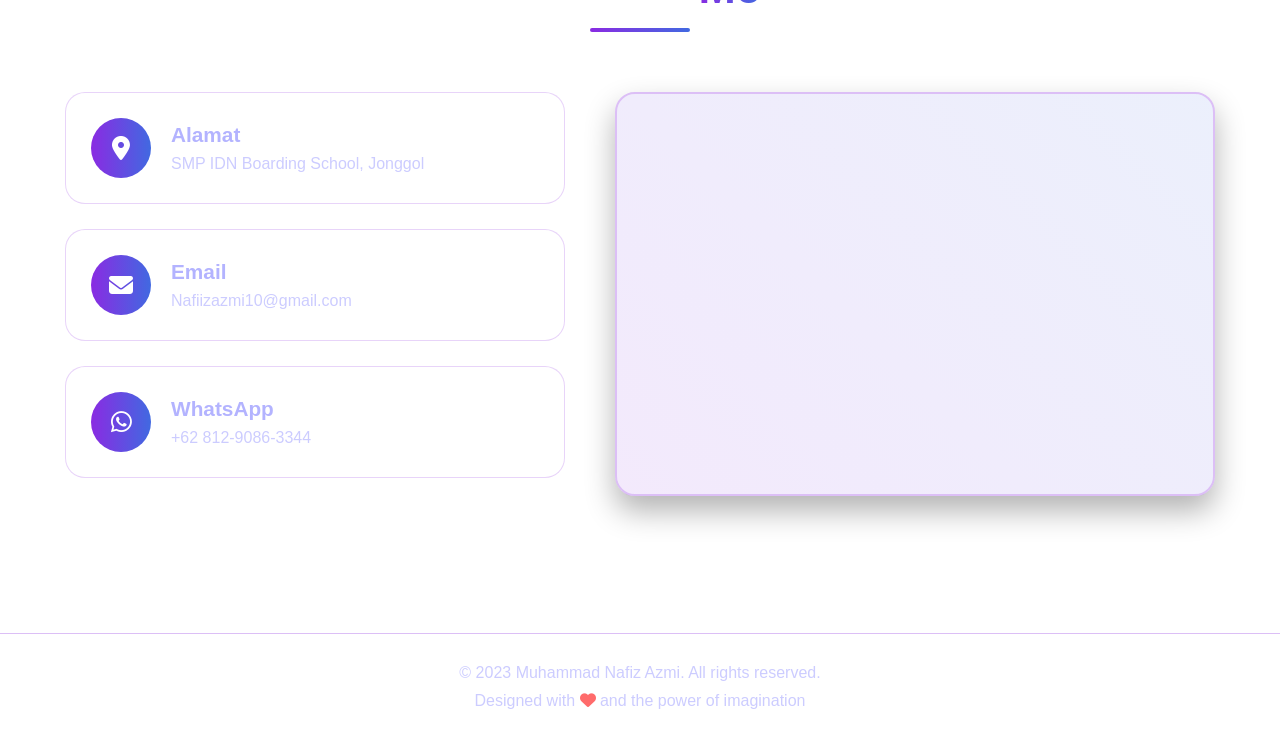
==== commit 913026ba: "ubah" ====
--- a/index.html
+++ b/index.html
@@ -118,7 +118,7 @@
                     </div>
                     <div class="contact-details">
                         <h3>Alamat</h3>
-                        <p>SMK IDN Boarding School, Jonggol</p>
+                        <p>SMP IDN Boarding School, Jonggol</p>
                     </div>
                 </div>
                 <div class="contact-card floating delayed-1">
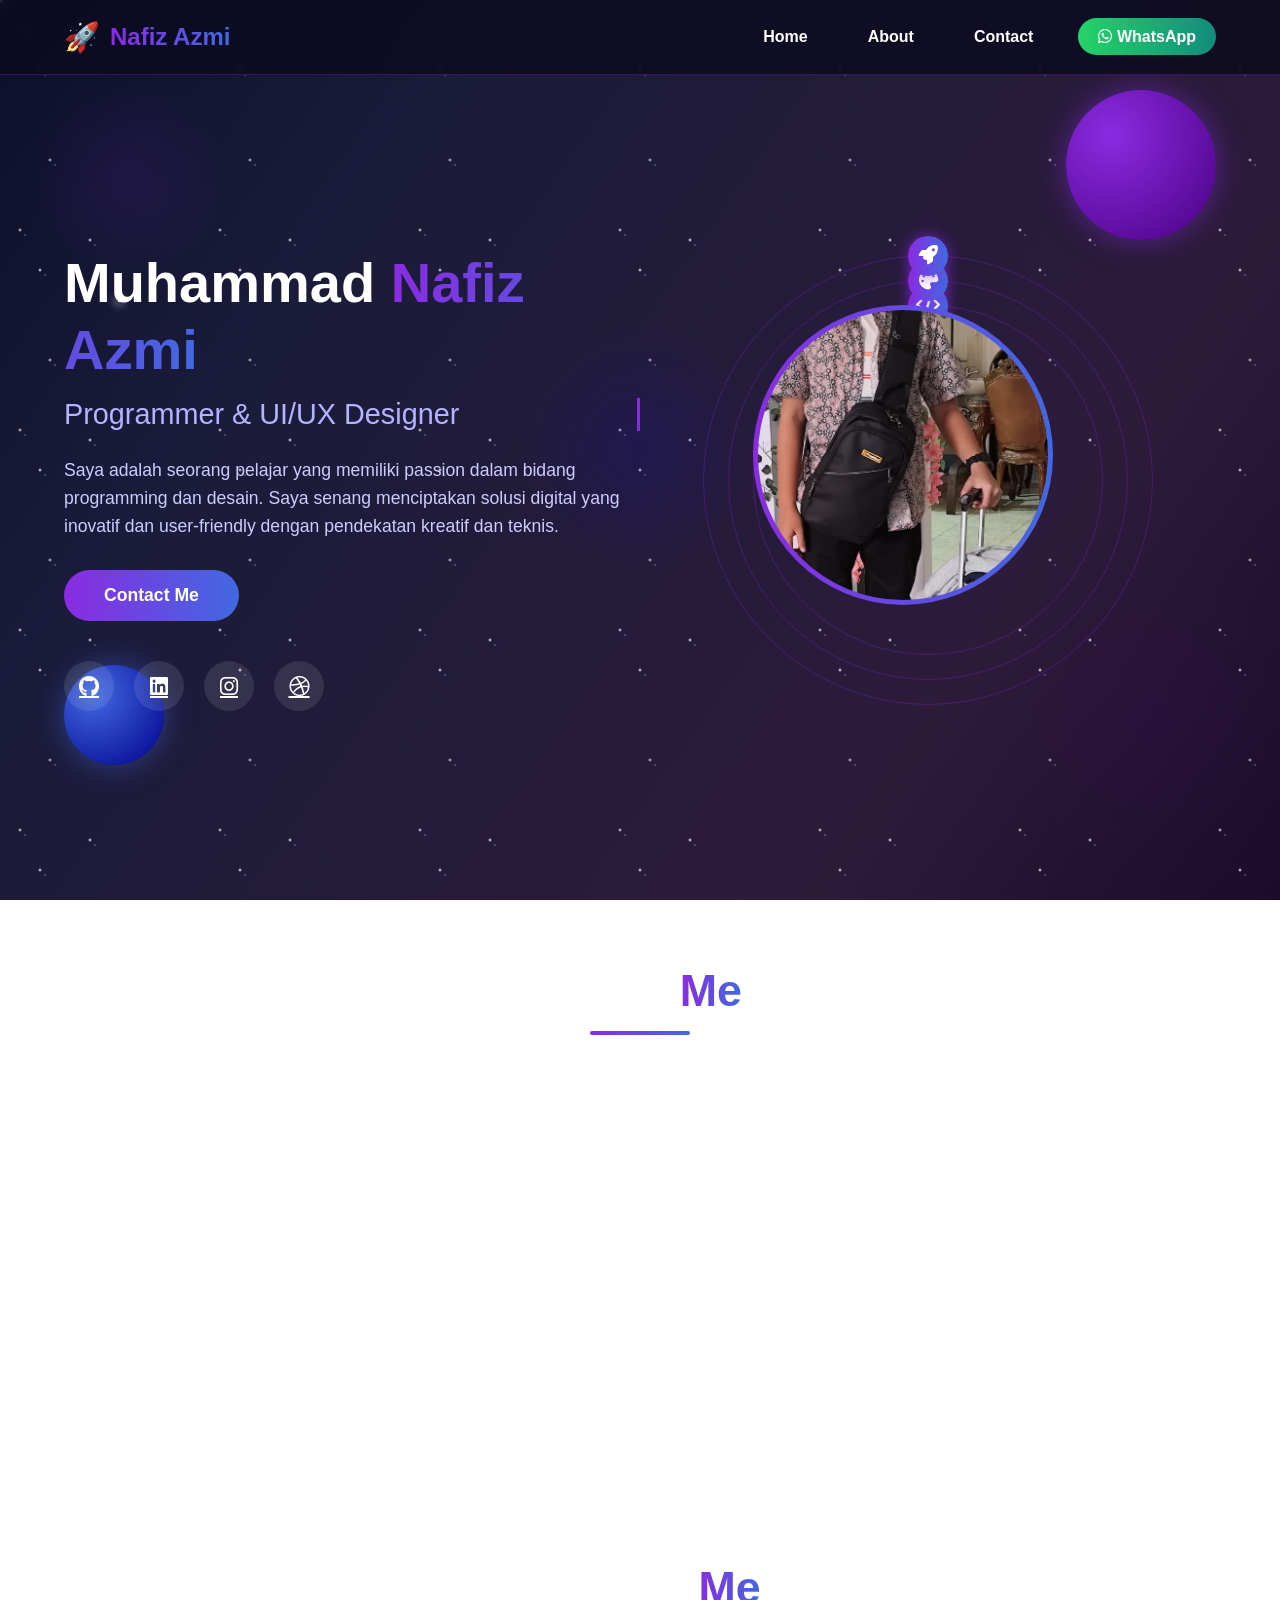
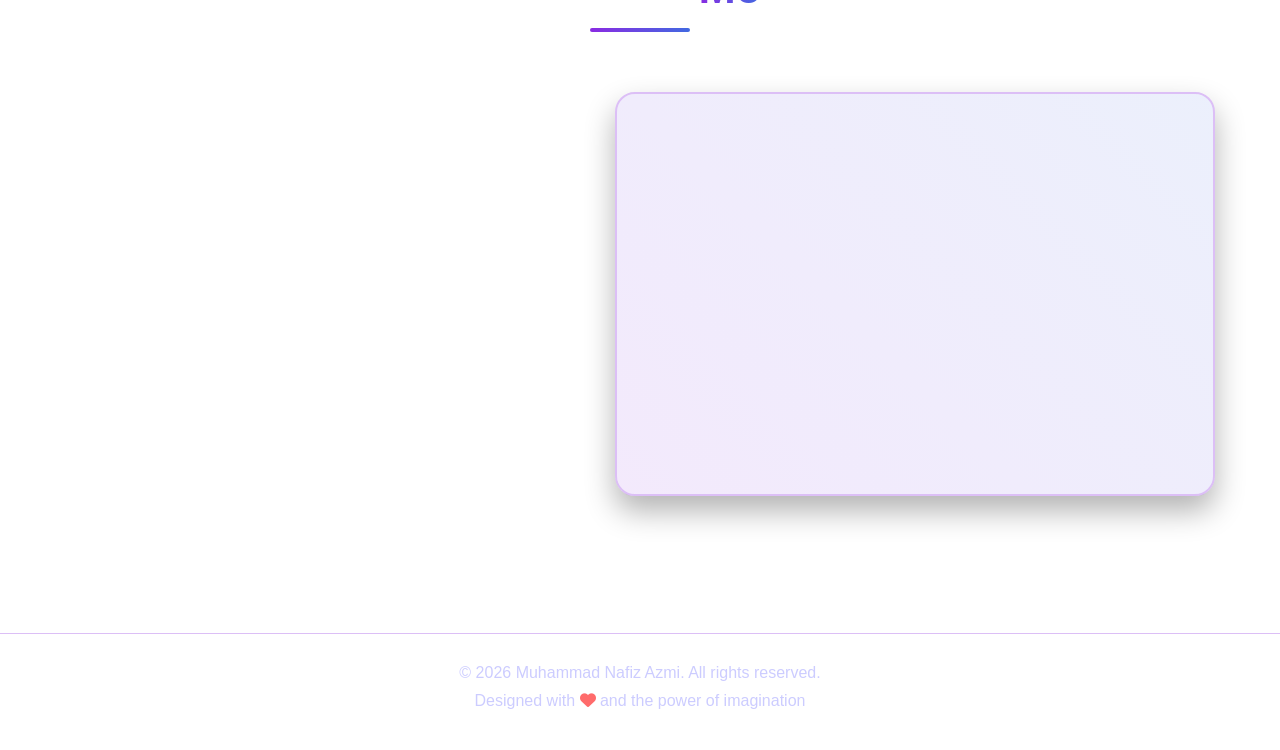
==== commit 49748f45: "letsgo" ====
--- a/index.html
+++ b/index.html
@@ -49,10 +49,10 @@
                 <button class="glow-button" id="contactBtn">Contact Me</button>
             </div>
             <div class="social-icons">
-                <a href="#" class="social-icon"><i class="fab fa-github"></i></a>
+                <a href="https://github.com/nafiizazmi10-beep/Portofolio-Nafizazmi" target="_blank" class="social-icon"><i class="fab fa-github"></i></a>
                 <a href="#" class="social-icon"><i class="fab fa-linkedin"></i></a>
-                <a href="#" class="social-icon"><i class="fab fa-instagram"></i></a>
-                <a href="#" class="social-icon"><i class="fab fa-dribbble"></i></a>
+                <a href="https://www.instagram.com/mnazz_is/" class="social-icon"><i class="fab fa-instagram"></i></a>
+                <a href="https://dribbble.com/BL0_r" class="social-icon"><i class="fab fa-dribbble"></i></a>
             </div>
         </div>
         <div class="hero-right">
@@ -86,7 +86,7 @@
                     <i class="fas fa-graduation-cap"></i>
                 </div>
                 <h3>Education</h3>
-                <p>Saya adalah siswa SMK IDN Boarding School dengan fokus pada pengembangan perangkat lunak dan desain.</p>
+                <p>Saya adalah siswa SMP IDN Boarding School dengan fokus pada pengembangan perangkat lunak dan desain.</p>
             </div>
             <div class="about-card">
                 <div class="about-icon">
@@ -150,7 +150,7 @@
     </section>
 
     <footer>
-        <p>&copy; 2023 Muhammad Nafiz Azmi. All rights reserved.</p>
+        <p>&copy; 2026 Muhammad Nafiz Azmi. All rights reserved.</p>
         <p>Designed with <i class="fas fa-heart pulse"></i> and the power of imagination</p>
     </footer>
 
--- a/style.css
+++ b/style.css
@@ -752,4 +752,187 @@
         width: 380px;
         height: 380px;
     }
+
+    /* Tambahkan CSS untuk efek tambahan */
+
+/* Partikel background */
+.particles-container {
+    position: fixed;
+    top: 0;
+    left: 0;
+    width: 100%;
+    height: 100%;
+    pointer-events: none;
+    z-index: -1;
+}
+
+.particle {
+    position: absolute;
+    border-radius: 50%;
+    animation: floatParticle infinite ease-in-out;
+    opacity: 0.7;
+}
+
+@keyframes floatParticle {
+    0%, 100% { 
+        transform: translateY(0) translateX(0) rotate(0deg); 
+    }
+    25% { 
+        transform: translateY(-20px) translateX(10px) rotate(90deg); 
+    }
+    50% { 
+        transform: translateY(-40px) translateX(-10px) rotate(180deg); 
+    }
+    75% { 
+        transform: translateY(-20px) translateX(-5px) rotate(270deg); 
+    }
+}
+
+/* Cursor kustom */
+.custom-cursor {
+    position: fixed;
+    width: 20px;
+    height: 20px;
+    border: 2px solid rgba(138, 43, 226, 0.5);
+    border-radius: 50%;
+    pointer-events: none;
+    z-index: 9999;
+    transition: transform 0.2s, background 0.2s;
+    transform: translate(-50%, -50%);
+}
+
+.custom-cursor-2 {
+    position: fixed;
+    width: 8px;
+    height: 8px;
+    background: rgba(65, 105, 225, 0.7);
+    border-radius: 50%;
+    pointer-events: none;
+    z-index: 9999;
+    transform: translate(-50%, -50%);
+}
+
+/* Efek klik partikel */
+.click-particle {
+    position: fixed;
+    width: 10px;
+    height: 10px;
+    border-radius: 50%;
+    pointer-events: none;
+    z-index: 9998;
+}
+
+/* Animasi shake untuk logo */
+@keyframes shake {
+    0%, 100% { transform: translateX(0) rotate(0); }
+    25% { transform: translateX(-5px) rotate(-5deg); }
+    75% { transform: translateX(5px) rotate(5deg); }
+}
+
+/* Efek neon untuk teks */
+.neon-text {
+    text-shadow: 
+        0 0 5px #fff,
+        0 0 10px #fff,
+        0 0 15px #fff,
+        0 0 20px #8a2be2,
+        0 0 30px #8a2be2,
+        0 0 40px #8a2be2;
+    animation: neon 1.5s ease-in-out infinite alternate;
+}
+
+@keyframes neon {
+    from {
+        text-shadow: 
+            0 0 5px #fff,
+            0 0 10px #fff,
+            0 0 15px #fff,
+            0 0 20px #8a2be2,
+            0 0 30px #8a2be2,
+            0 0 40px #8a2be2;
+    }
+    to {
+        text-shadow: 
+            0 0 2px #fff,
+            0 0 5px #fff,
+            0 0 7px #fff,
+            0 0 10px #8a2be2,
+            0 0 15px #8a2be2,
+            0 0 20px #8a2be2;
+    }
+}
+
+/* Efek loading saat pertama kali */
+.loading-screen {
+    position: fixed;
+    top: 0;
+    left: 0;
+    width: 100%;
+    height: 100%;
+    background: linear-gradient(45deg, #0c0e2a, #1a1b3a);
+    display: flex;
+    flex-direction: column;
+    justify-content: center;
+    align-items: center;
+    z-index: 99999;
+    animation: fadeOut 1s ease 3s forwards;
+}
+
+.loading-spinner {
+    width: 80px;
+    height: 80px;
+    border: 5px solid rgba(138, 43, 226, 0.3);
+    border-top: 5px solid #8a2be2;
+    border-radius: 50%;
+    animation: spin 1s linear infinite;
+    margin-bottom: 20px;
+}
+
+@keyframes spin {
+    0% { transform: rotate(0deg); }
+    100% { transform: rotate(360deg); }
+}
+
+@keyframes fadeOut {
+    to { opacity: 0; visibility: hidden; }
+}
+
+/* Efek glitch untuk hero */
+.hero-text h1 {
+    position: relative;
+}
+
+.hero-text h1::before,
+.hero-text h1::after {
+    content: attr(data-text);
+    position: absolute;
+    top: 0;
+    left: 0;
+    width: 100%;
+    height: 100%;
+}
+
+.hero-text h1::before {
+    animation: glitch-top 1s infinite;
+    clip-path: polygon(0 0, 100% 0, 100% 33%, 0 33%);
+    -webkit-clip-path: polygon(0 0, 100% 0, 100% 33%, 0 33%);
+}
+
+.hero-text h1::after {
+    animation: glitch-bottom 1.5s infinite;
+    clip-path: polygon(0 67%, 100% 67%, 100% 100%, 0 100%);
+    -webkit-clip-path: polygon(0 67%, 100% 67%, 100% 100%, 0 100%);
+}
+
+@keyframes glitch-top {
+    0%, 100% { transform: translate(0); opacity: 1; }
+    33% { transform: translate(-2px, 2px); opacity: 0.8; }
+    66% { transform: translate(2px, -1px); opacity: 0.8; }
+}
+
+@keyframes glitch-bottom {
+    0%, 100% { transform: translate(0); opacity: 1; }
+    33% { transform: translate(2px, -2px); opacity: 0.8; }
+    66% { transform: translate(-2px, 1px); opacity: 0.8; }
+}
 }
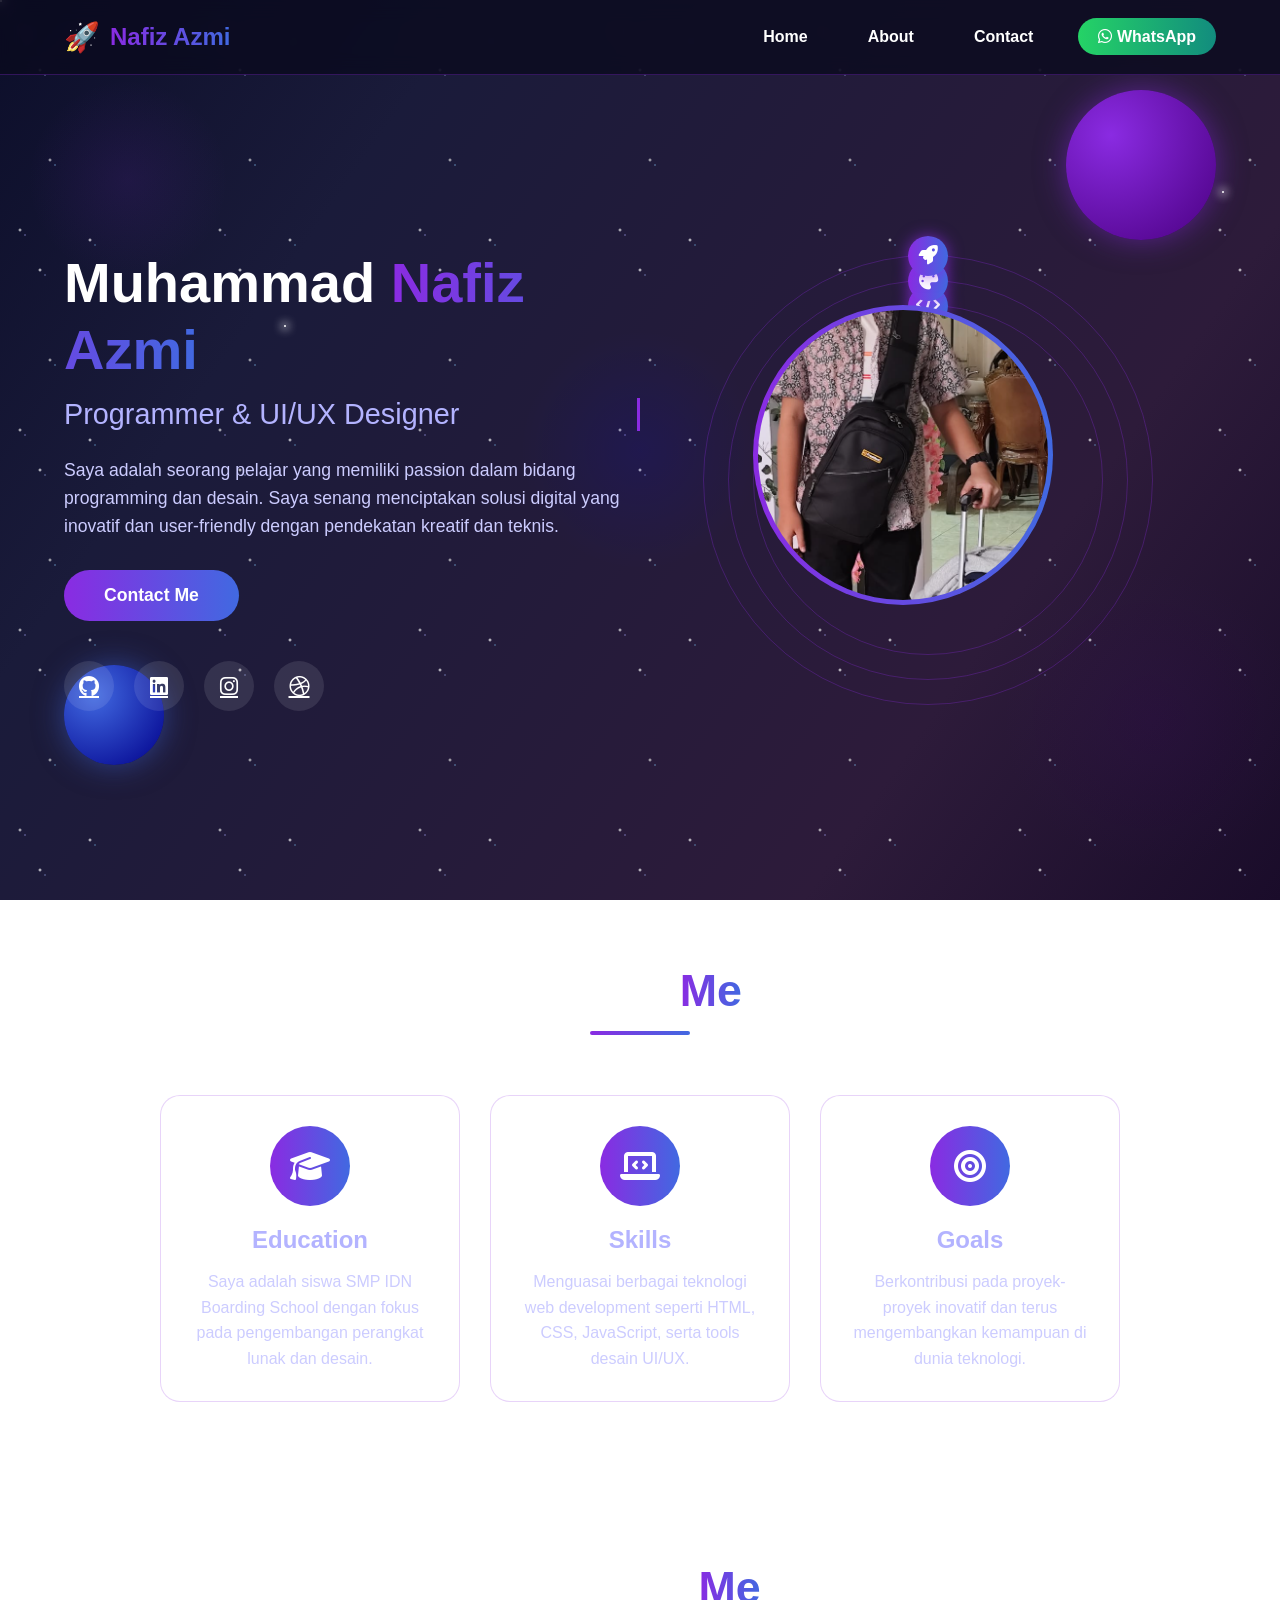
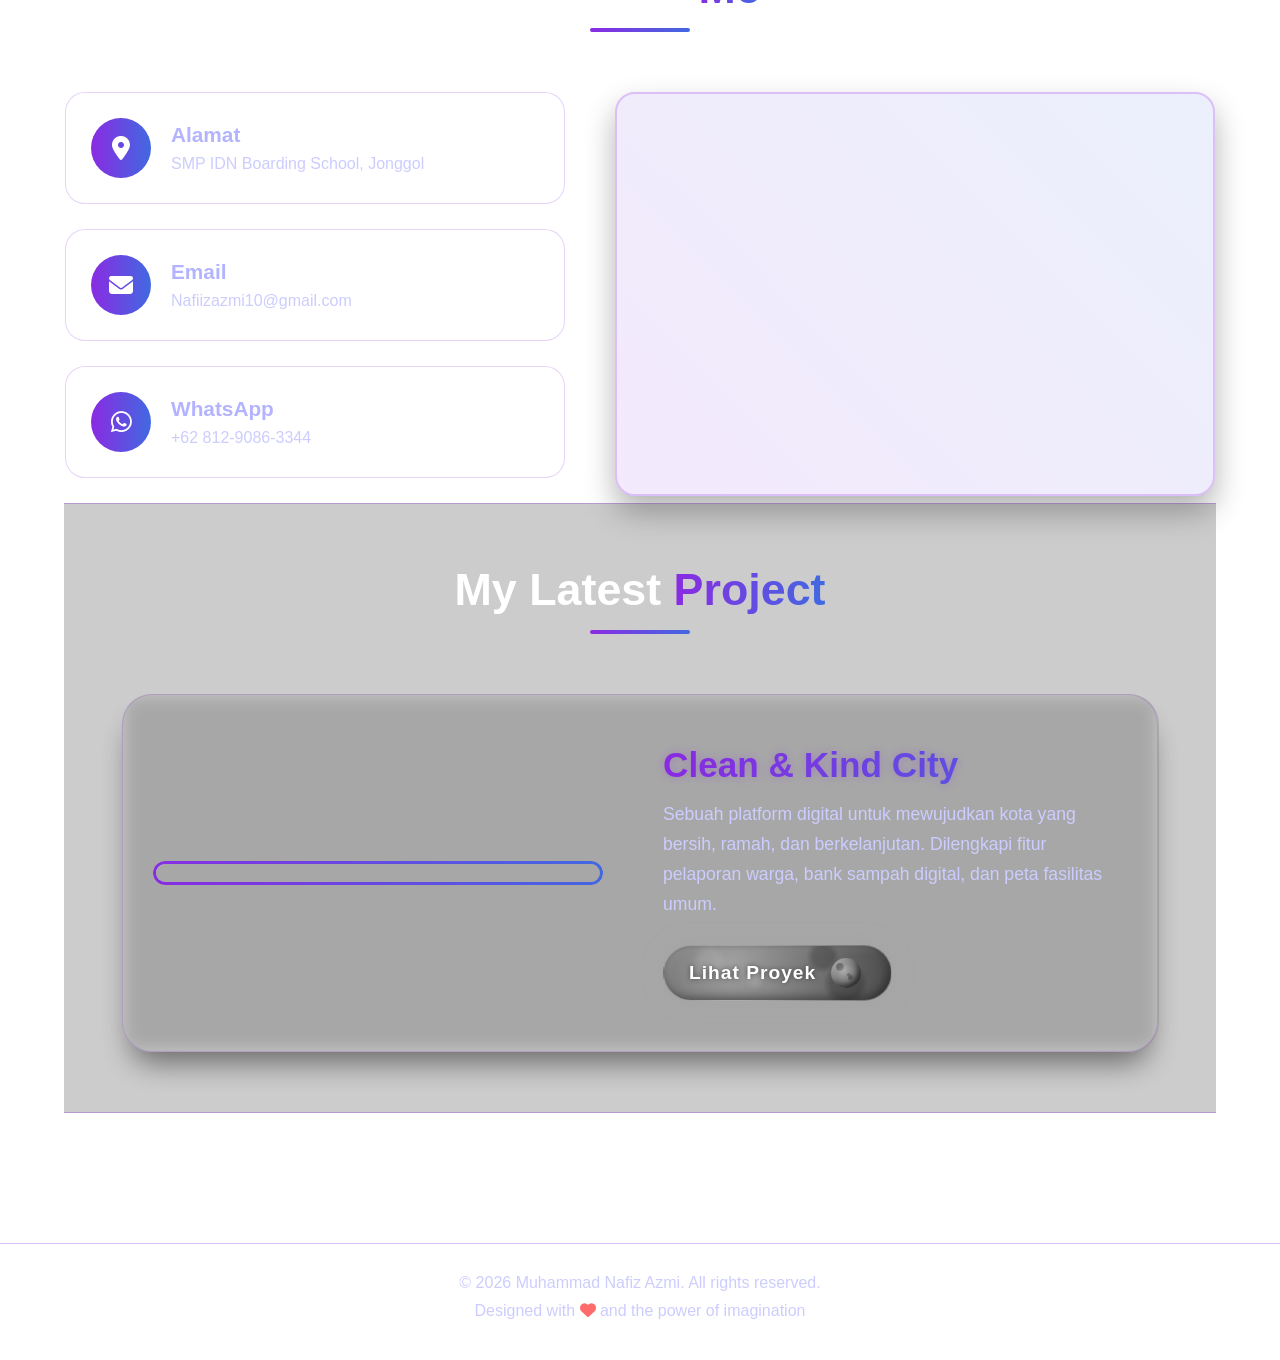
==== commit f4c436f5: "noway" ====
--- a/index.html
+++ b/index.html
@@ -147,6 +147,34 @@
                 </div>
             </div>
         </div>
+        <!-- Latest Project Section -->
+<section class="latest-project">
+    <div class="section-title">
+        <h2>My Latest <span class="gradient-text">Project</span></h2>
+        <div class="title-line"></div>
+    </div>
+
+    <div class="project-container">
+        <div class="project-card">
+            <div class="project-image">
+                <img src="https://via.placeholder.com/500x300/1a1b3a/8a2be2?text=Clean+%26+Kind+City" alt="Clean & Kind City Project">
+                <div class="image-overlay"></div>
+            </div>
+            <div class="project-info">
+                <h3>Clean & Kind City</h3>
+                <p>Sebuah platform digital untuk mewujudkan kota yang bersih, ramah, dan berkelanjutan. Dilengkapi fitur pelaporan warga, bank sampah digital, dan peta fasilitas umum.</p>
+                <a href="#" class="mercury-button">
+                    <span class="button-text">Lihat Proyek</span>
+                    <span class="planet-icon">
+                        <span class="crater"></span>
+                        <span class="crater"></span>
+                        <span class="crater"></span>
+                    </span>
+                </a>
+            </div>
+        </div>
+    </div>
+</section>
     </section>
 
     <footer>
--- a/style.css
+++ b/style.css
@@ -935,4 +935,217 @@
     33% { transform: translate(2px, -2px); opacity: 0.8; }
     66% { transform: translate(-2px, 1px); opacity: 0.8; }
 }
+}
+/* Latest Project Section */
+.latest-project {
+    padding: 60px 5%;
+    background: rgba(0, 0, 0, 0.2);
+    backdrop-filter: blur(5px);
+    border-top: 1px solid rgba(138, 43, 226, 0.3);
+    border-bottom: 1px solid rgba(138, 43, 226, 0.3);
+}
+
+.project-container {
+    max-width: 1200px;
+    margin: 0 auto;
+}
+
+.project-card {
+    display: flex;
+    gap: 40px;
+    align-items: center;
+    background: rgba(255, 255, 255, 0.03);
+    backdrop-filter: blur(10px);
+    border-radius: 30px;
+    padding: 30px;
+    border: 1px solid rgba(138, 43, 226, 0.2);
+    transition: all 0.4s ease;
+    box-shadow: 0 20px 30px -10px rgba(0, 0, 0, 0.5);
+}
+
+.project-card:hover {
+    border-color: #8a2be2;
+    box-shadow: 0 0 30px rgba(138, 43, 226, 0.3);
+    transform: translateY(-5px);
+}
+
+.project-image {
+    flex: 1;
+    position: relative;
+    border-radius: 20px;
+    overflow: hidden;
+    border: 3px solid transparent;
+    background: linear-gradient(45deg, #8a2be2, #4169e1) border-box;
+    mask: linear-gradient(#fff 0 0) padding-box, linear-gradient(#fff 0 0);
+    -webkit-mask: linear-gradient(#fff 0 0) padding-box, linear-gradient(#fff 0 0);
+    mask-composite: exclude;
+    -webkit-mask-composite: xor;
+}
+
+.project-image img {
+    width: 100%;
+    height: 100%;
+    object-fit: cover;
+    display: block;
+    transition: transform 0.5s ease;
+}
+
+.project-card:hover .project-image img {
+    transform: scale(1.05);
+}
+
+.image-overlay {
+    position: absolute;
+    top: 0;
+    left: 0;
+    width: 100%;
+    height: 100%;
+    background: linear-gradient(45deg, rgba(138, 43, 226, 0.2), rgba(65, 105, 225, 0.2));
+    pointer-events: none;
+}
+
+.project-info {
+    flex: 1;
+    padding: 20px;
+}
+
+.project-info h3 {
+    font-size: 2.2rem;
+    margin-bottom: 15px;
+    background: linear-gradient(90deg, #8a2be2, #4169e1);
+    -webkit-background-clip: text;
+    background-clip: text;
+    color: transparent;
+    text-shadow: 0 0 10px rgba(138, 43, 226, 0.3);
+}
+
+.project-info p {
+    color: #ccccff;
+    line-height: 1.7;
+    margin-bottom: 25px;
+    font-size: 1.1rem;
+}
+
+/* Tombol Planet Merkurius */
+.mercury-button {
+    display: inline-flex;
+    align-items: center;
+    gap: 15px;
+    background: radial-gradient(circle at 30% 30%, #a0a0a0, #4a4a4a);
+    padding: 12px 30px 12px 25px;
+    border-radius: 50px;
+    text-decoration: none;
+    color: white;
+    font-weight: bold;
+    font-size: 1.2rem;
+    letter-spacing: 1px;
+    box-shadow: 0 0 20px rgba(160, 160, 160, 0.5), inset -2px -2px 10px rgba(0,0,0,0.5), inset 2px 2px 10px rgba(255,255,255,0.2);
+    transition: all 0.3s ease;
+    position: relative;
+    overflow: hidden;
+    border: 1px solid rgba(255, 255, 255, 0.2);
+}
+
+/* Efek permukaan planet (kawah) */
+.mercury-button::before {
+    content: '';
+    position: absolute;
+    top: 0;
+    left: 0;
+    width: 100%;
+    height: 100%;
+    background: radial-gradient(circle at 20% 30%, rgba(255,255,255,0.1) 5%, transparent 10%),
+                radial-gradient(circle at 80% 70%, rgba(0,0,0,0.2) 8%, transparent 12%),
+                radial-gradient(circle at 40% 60%, rgba(255,255,255,0.1) 4%, transparent 8%),
+                radial-gradient(circle at 70% 20%, rgba(0,0,0,0.2) 6%, transparent 10%);
+    border-radius: 50px;
+    pointer-events: none;
+}
+
+.planet-icon {
+    position: relative;
+    width: 30px;
+    height: 30px;
+    background: radial-gradient(circle at 40% 40%, #b0b0b0, #3a3a3a);
+    border-radius: 50%;
+    display: inline-block;
+    box-shadow: inset -3px -3px 5px rgba(0,0,0,0.5), inset 2px 2px 5px rgba(255,255,255,0.3);
+}
+
+/* Kawah di planet ikon */
+.crater {
+    position: absolute;
+    background: rgba(0, 0, 0, 0.3);
+    border-radius: 50%;
+    box-shadow: inset -1px -1px 2px rgba(255,255,255,0.2);
+}
+
+.crater:nth-child(1) {
+    width: 8px;
+    height: 8px;
+    top: 5px;
+    left: 5px;
+}
+
+.crater:nth-child(2) {
+    width: 6px;
+    height: 6px;
+    bottom: 7px;
+    right: 7px;
+}
+
+.crater:nth-child(3) {
+    width: 4px;
+    height: 4px;
+    top: 15px;
+    right: 10px;
+}
+
+.mercury-button:hover {
+    transform: translateY(-5px) scale(1.02);
+    box-shadow: 0 0 30px #8a2be2, 0 0 30px #4169e1, inset -2px -2px 10px rgba(0,0,0,0.5);
+    background: radial-gradient(circle at 30% 30%, #b0b0b0, #4a4a4a);
+}
+
+.mercury-button:hover .planet-icon {
+    animation: rotatePlanet 2s linear infinite;
+}
+
+@keyframes rotatePlanet {
+    from { transform: rotate(0deg); }
+    to { transform: rotate(360deg); }
+}
+
+.button-text {
+    position: relative;
+    z-index: 2;
+    text-shadow: 0 0 5px rgba(0,0,0,0.5);
+}
+
+/* Responsive */
+@media (max-width: 768px) {
+    .project-card {
+        flex-direction: column;
+        text-align: center;
+        padding: 20px;
+    }
+    
+    .project-info h3 {
+        font-size: 1.8rem;
+    }
+    
+    .mercury-button {
+        padding: 10px 25px;
+        font-size: 1rem;
+    }
+}
+
+@media (max-width: 480px) {
+    .project-info h3 {
+        font-size: 1.5rem;
+    }
+    
+    .project-info p {
+        font-size: 0.9rem;
+    }
 }
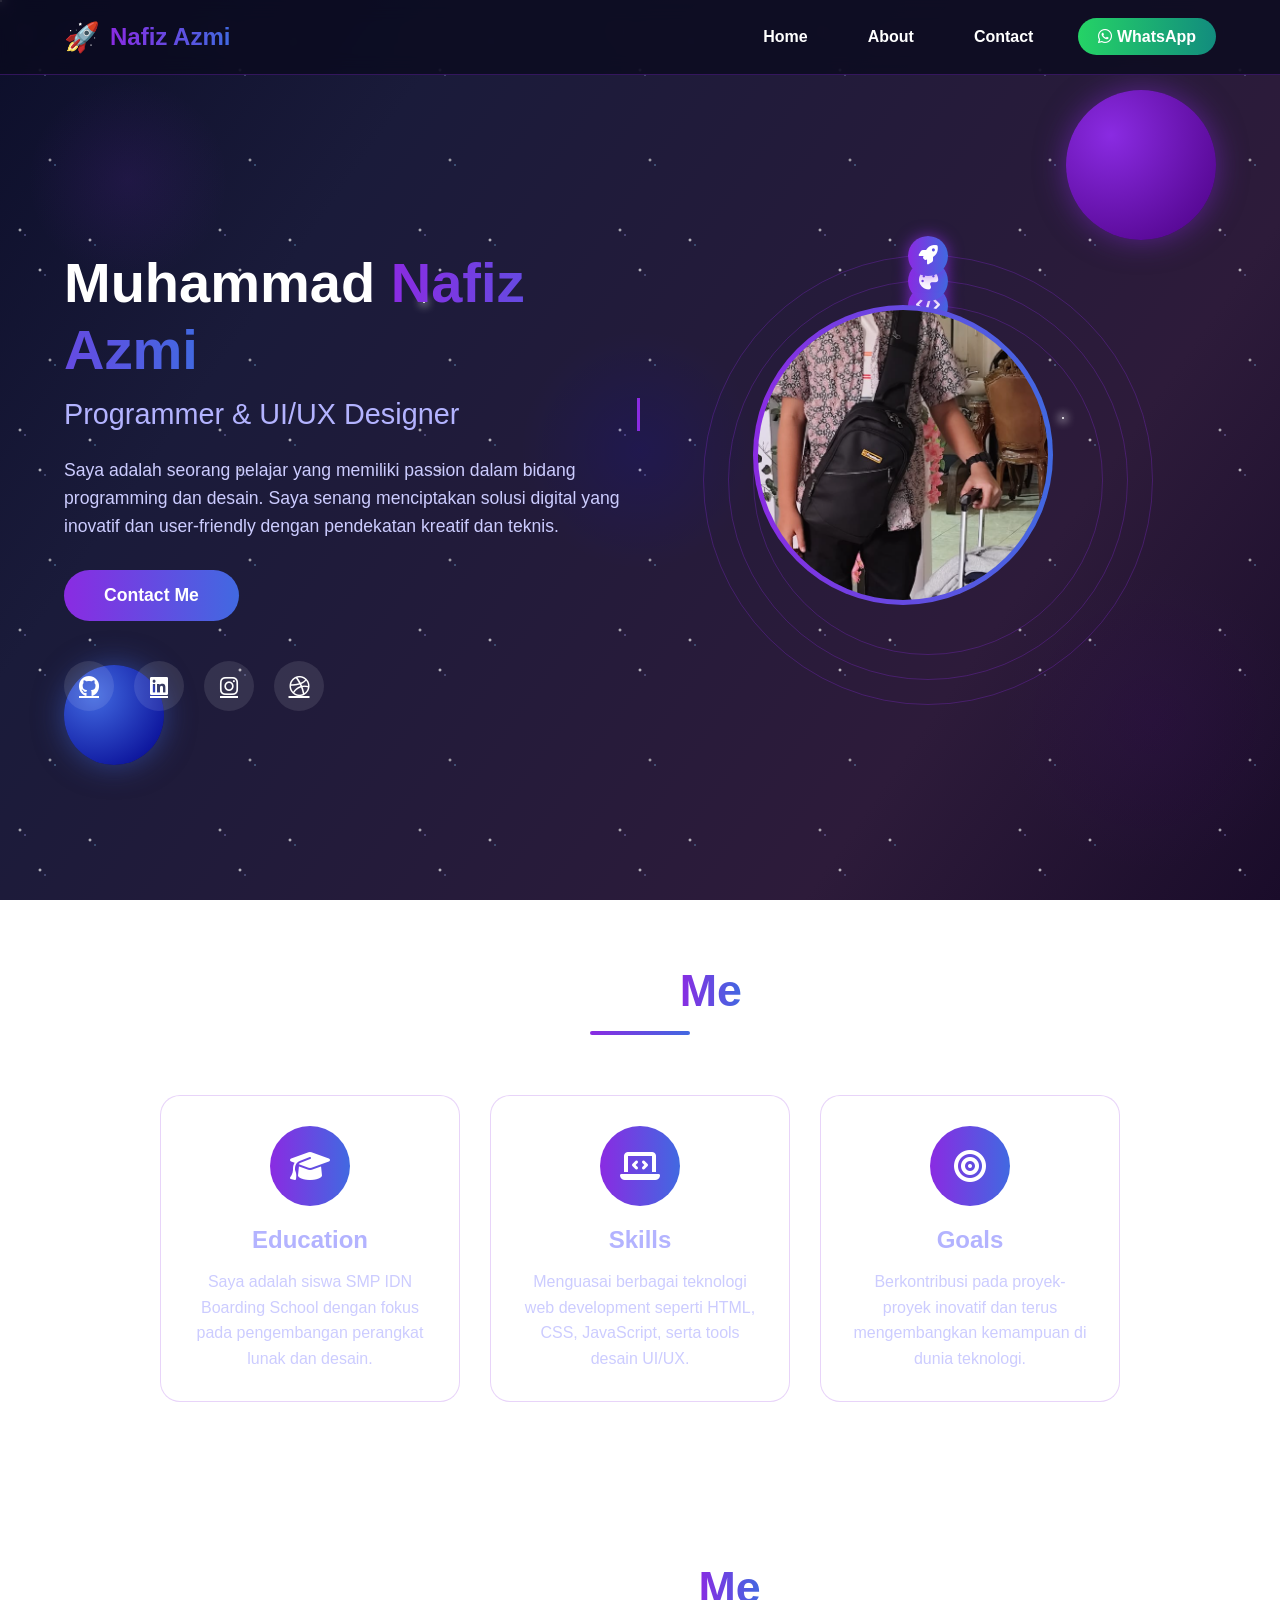
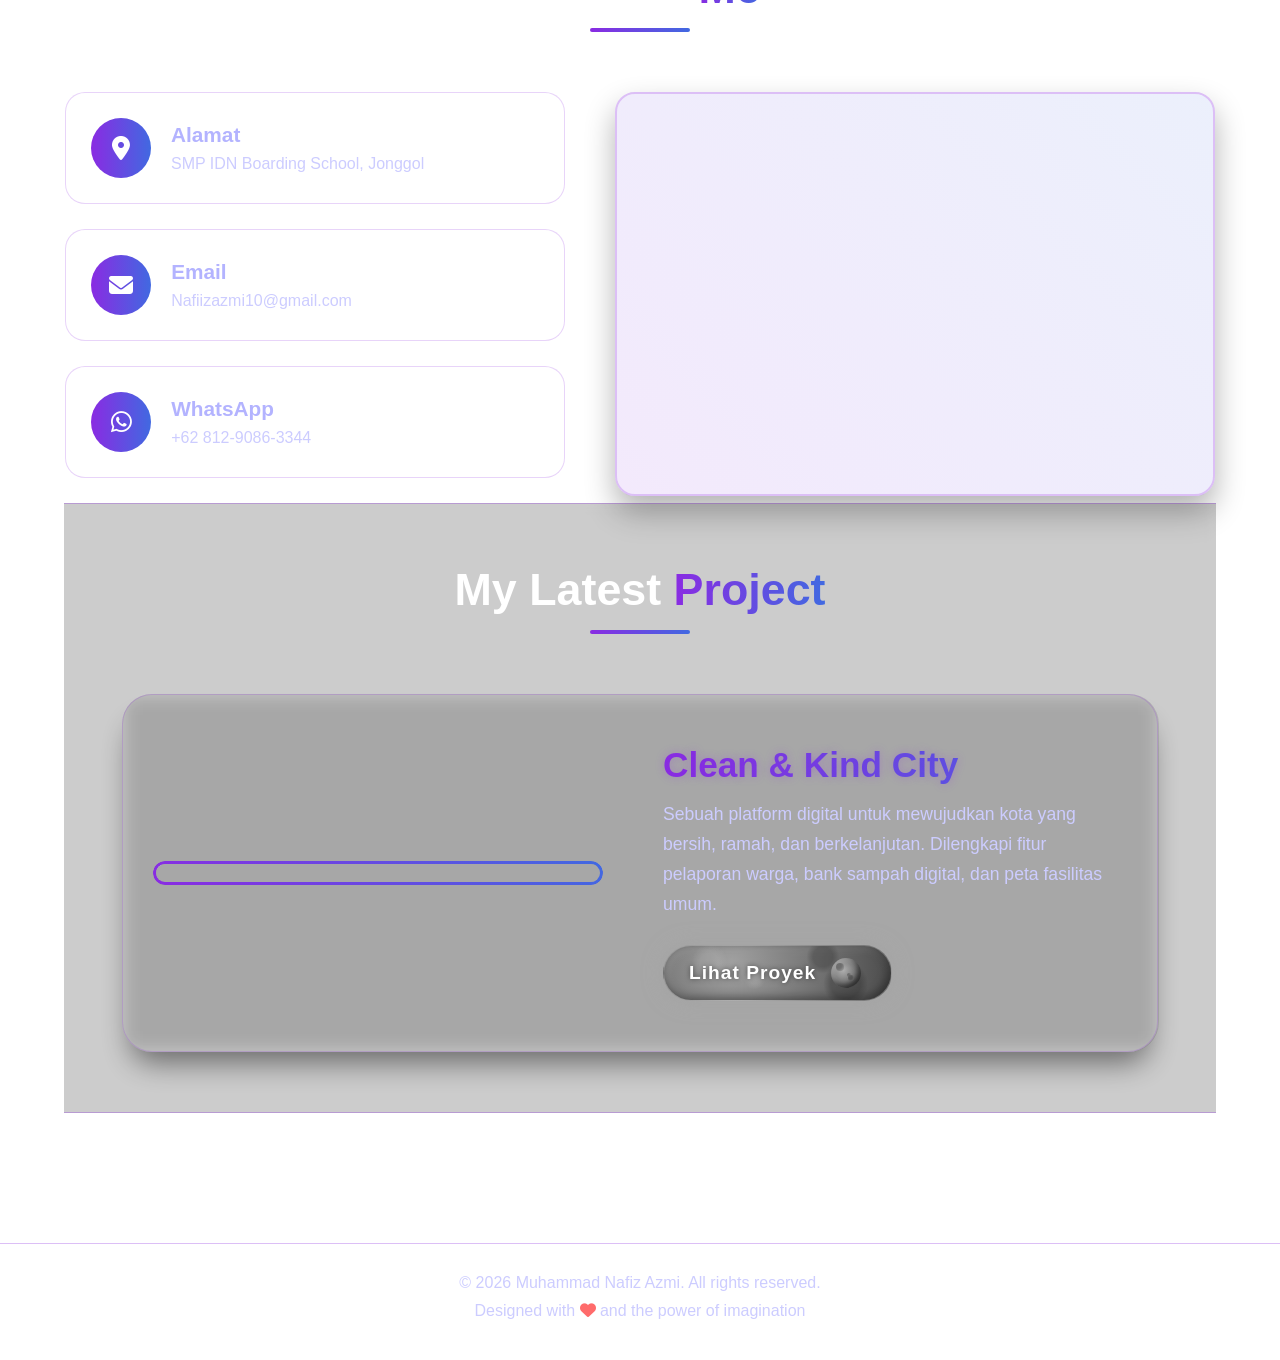
==== commit 6993023f: "letsgoo" ====
--- a/index.html
+++ b/index.html
@@ -163,7 +163,7 @@
             <div class="project-info">
                 <h3>Clean & Kind City</h3>
                 <p>Sebuah platform digital untuk mewujudkan kota yang bersih, ramah, dan berkelanjutan. Dilengkapi fitur pelaporan warga, bank sampah digital, dan peta fasilitas umum.</p>
-                <a href="#" class="mercury-button">
+                <a href="clean-kind-city.html" class="mercury-button">
                     <span class="button-text">Lihat Proyek</span>
                     <span class="planet-icon">
                         <span class="crater"></span>
--- a/style.css
+++ b/style.css
@@ -1148,4 +1148,165 @@
     .project-info p {
         font-size: 0.9rem;
     }
+}
+/* Halaman Detail Proyek */
+.project-detail {
+    padding: 80px 5%;
+    min-height: 70vh;
+}
+
+.project-detail-container {
+    max-width: 1200px;
+    margin: 40px auto;
+    display: flex;
+    gap: 50px;
+    align-items: center;
+    background: rgba(255, 255, 255, 0.03);
+    backdrop-filter: blur(10px);
+    border-radius: 30px;
+    padding: 40px;
+    border: 1px solid rgba(138, 43, 226, 0.2);
+}
+
+.project-detail-image {
+    flex: 1;
+    border-radius: 20px;
+    overflow: hidden;
+    border: 3px solid transparent;
+    background: linear-gradient(45deg, #8a2be2, #4169e1) border-box;
+    box-shadow: 0 20px 30px -10px rgba(0, 0, 0, 0.7);
+}
+
+.project-detail-image img {
+    width: 100%;
+    height: auto;
+    display: block;
+}
+
+.project-detail-info {
+    flex: 1;
+}
+
+.project-detail-info h3 {
+    font-size: 2rem;
+    margin-bottom: 20px;
+    color: #b3b3ff;
+}
+
+.project-detail-info p {
+    color: #ccccff;
+    line-height: 1.8;
+    margin-bottom: 20px;
+}
+
+.project-detail-info ul {
+    color: #ccccff;
+    line-height: 2;
+    margin-bottom: 30px;
+    padding-left: 20px;
+}
+
+.project-detail-info ul li {
+    list-style-type: disc;
+}
+
+/* Responsive */
+@media (max-width: 768px) {
+    .project-detail-container {
+        flex-direction: column;
+        padding: 20px;
+    }
+    
+    .project-detail-info h3 {
+        font-size: 1.8rem;
+    }
+}
+/* Video Section - Tema Merkurius */
+.project-mercury__video-section {
+    margin-top: 5rem;
+    padding-top: 2.5rem;
+    border-top: 2px dashed #6a6a94;
+}
+
+.video-title {
+    font-size: 2.2rem;
+    color: #ececff;
+    margin-bottom: 1.8rem;
+    position: relative;
+    display: inline-block;
+    font-weight: 600;
+    letter-spacing: 1px;
+}
+
+.video-title::after {
+    content: '';
+    position: absolute;
+    bottom: -10px;
+    left: 0;
+    width: 70%;
+    height: 4px;
+    background: linear-gradient(90deg, #a0a0d0, #505070, transparent);
+    border-radius: 2px;
+}
+
+.video-container {
+    position: relative;
+    width: 100%;
+    padding-bottom: 56.25%; /* 16:9 Aspect Ratio */
+    height: 0;
+    overflow: hidden;
+    border-radius: 24px;
+    border: 2px solid #7a7aa8;
+    box-shadow: 0 25px 35px -12px rgba(0, 0, 0, 0.8), 0 0 0 1px rgba(200, 200, 255, 0.2) inset;
+    margin-bottom: 2rem;
+    transition: all 0.4s ease;
+    background: #1a1a2e; /* fallback */
+}
+
+.video-container:hover {
+    border-color: #b0b0f0;
+    box-shadow: 0 0 30px #8a8ac0, 0 25px 35px -12px black;
+    transform: scale(1.01);
+}
+
+.video-container iframe {
+    position: absolute;
+    top: 0;
+    left: 0;
+    width: 100%;
+    height: 100%;
+    border: none;
+}
+
+.video-caption {
+    color: #c8c8f0;
+    line-height: 1.8;
+    font-size: 1.15rem;
+    max-width: 900px;
+    margin: 1.5rem 0 2rem;
+    padding-left: 1.8rem;
+    border-left: 4px solid #8a8ac0;
+    background: linear-gradient(90deg, rgba(120, 120, 180, 0.1), transparent);
+    padding: 1rem 1.8rem;
+    border-radius: 0 30px 30px 0;
+}
+
+.video-caption strong {
+    color: #ffffff;
+    font-weight: 700;
+    background: radial-gradient(circle at 30% 30%, #a0a0d0, #606090);
+    -webkit-background-clip: text;
+    background-clip: text;
+    -webkit-text-fill-color: transparent;
+}
+
+/* Responsif untuk layar kecil */
+@media (max-width: 600px) {
+    .video-title {
+        font-size: 1.8rem;
+    }
+    .video-caption {
+        font-size: 1rem;
+        padding-left: 1.2rem;
+    }
 }
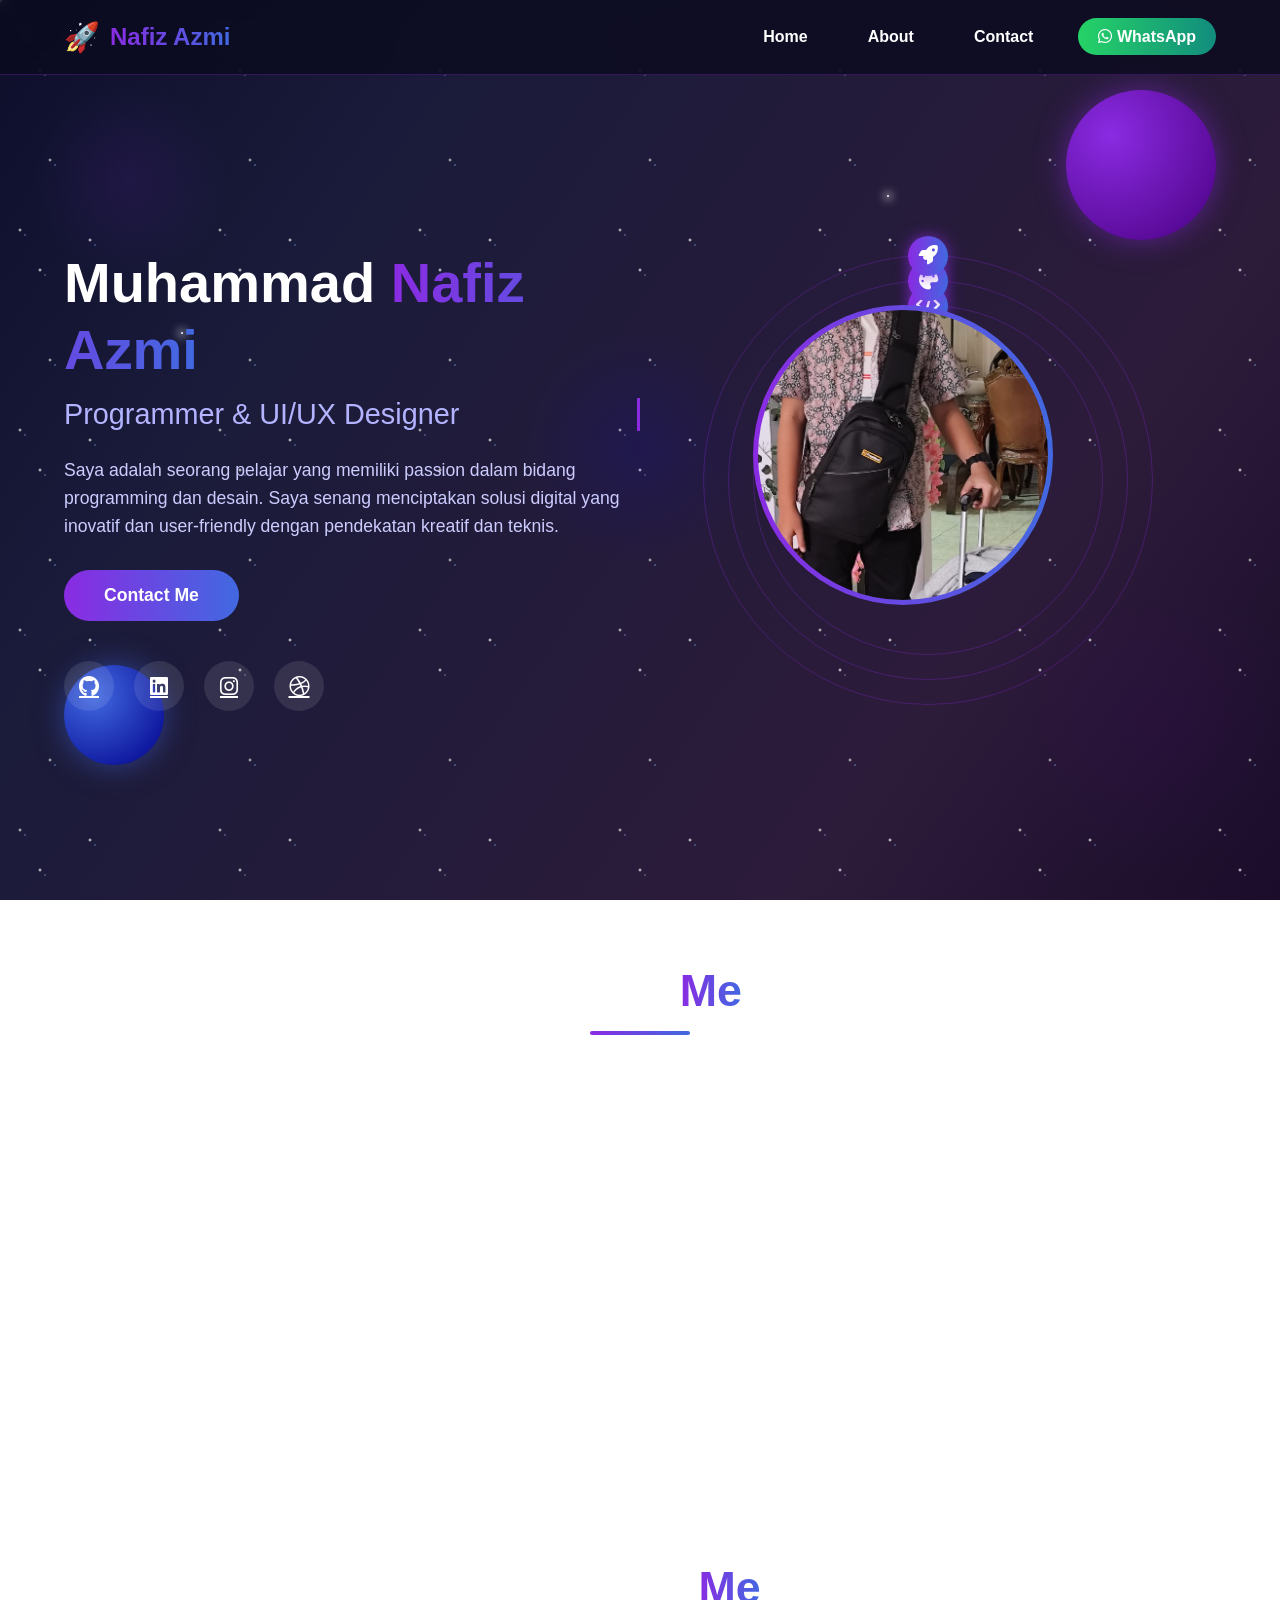
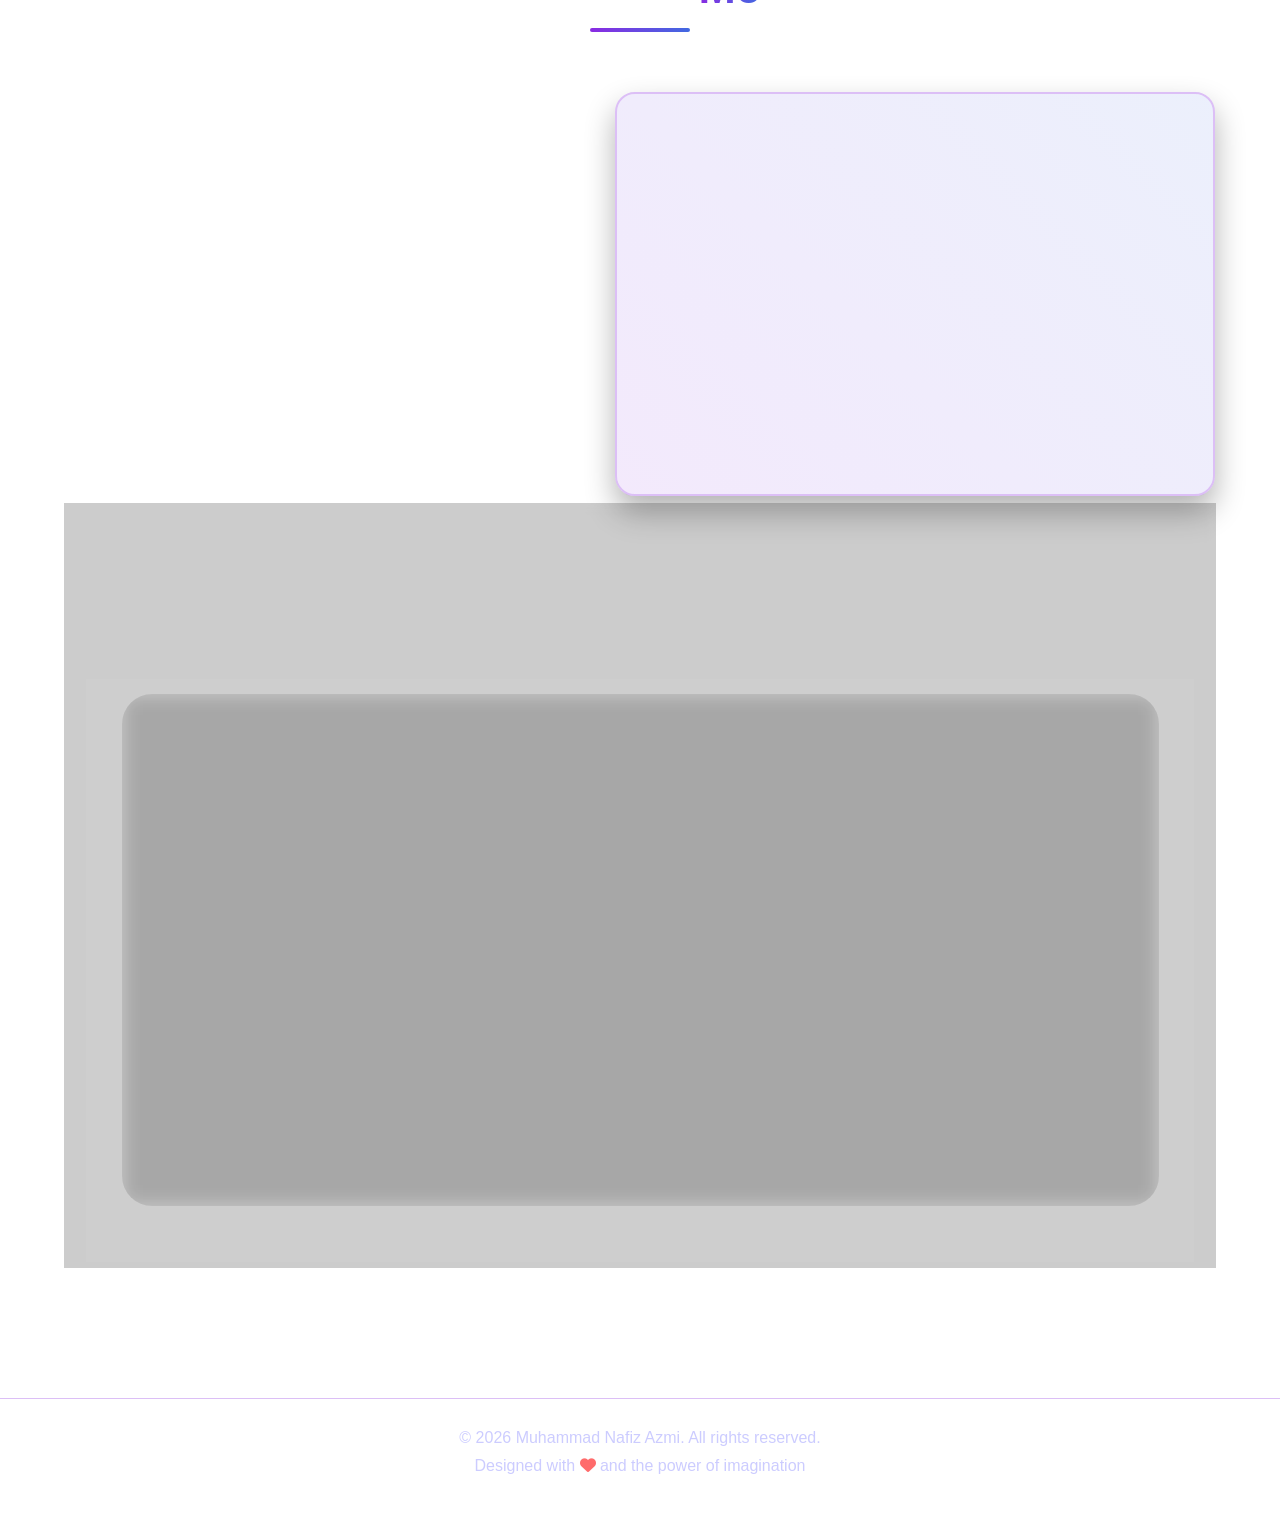
==== commit ed1fb3c7: "w" ====
--- a/index.html
+++ b/index.html
@@ -157,11 +157,11 @@
     <div class="project-container">
         <div class="project-card">
             <div class="project-image">
-                <img src="https://via.placeholder.com/500x300/1a1b3a/8a2be2?text=Clean+%26+Kind+City" alt="Clean & Kind City Project">
+                <img src="Kind Hunters.jpg" alt="Clean & Kind City Project">
                 <div class="image-overlay"></div>
             </div>
             <div class="project-info">
-                <h3>Clean & Kind City</h3>
+                <h3>Kind Hunters</h3>
                 <p>Sebuah platform digital untuk mewujudkan kota yang bersih, ramah, dan berkelanjutan. Dilengkapi fitur pelaporan warga, bank sampah digital, dan peta fasilitas umum.</p>
                 <a href="clean-kind-city.html" class="mercury-button">
                     <span class="button-text">Lihat Proyek</span>
